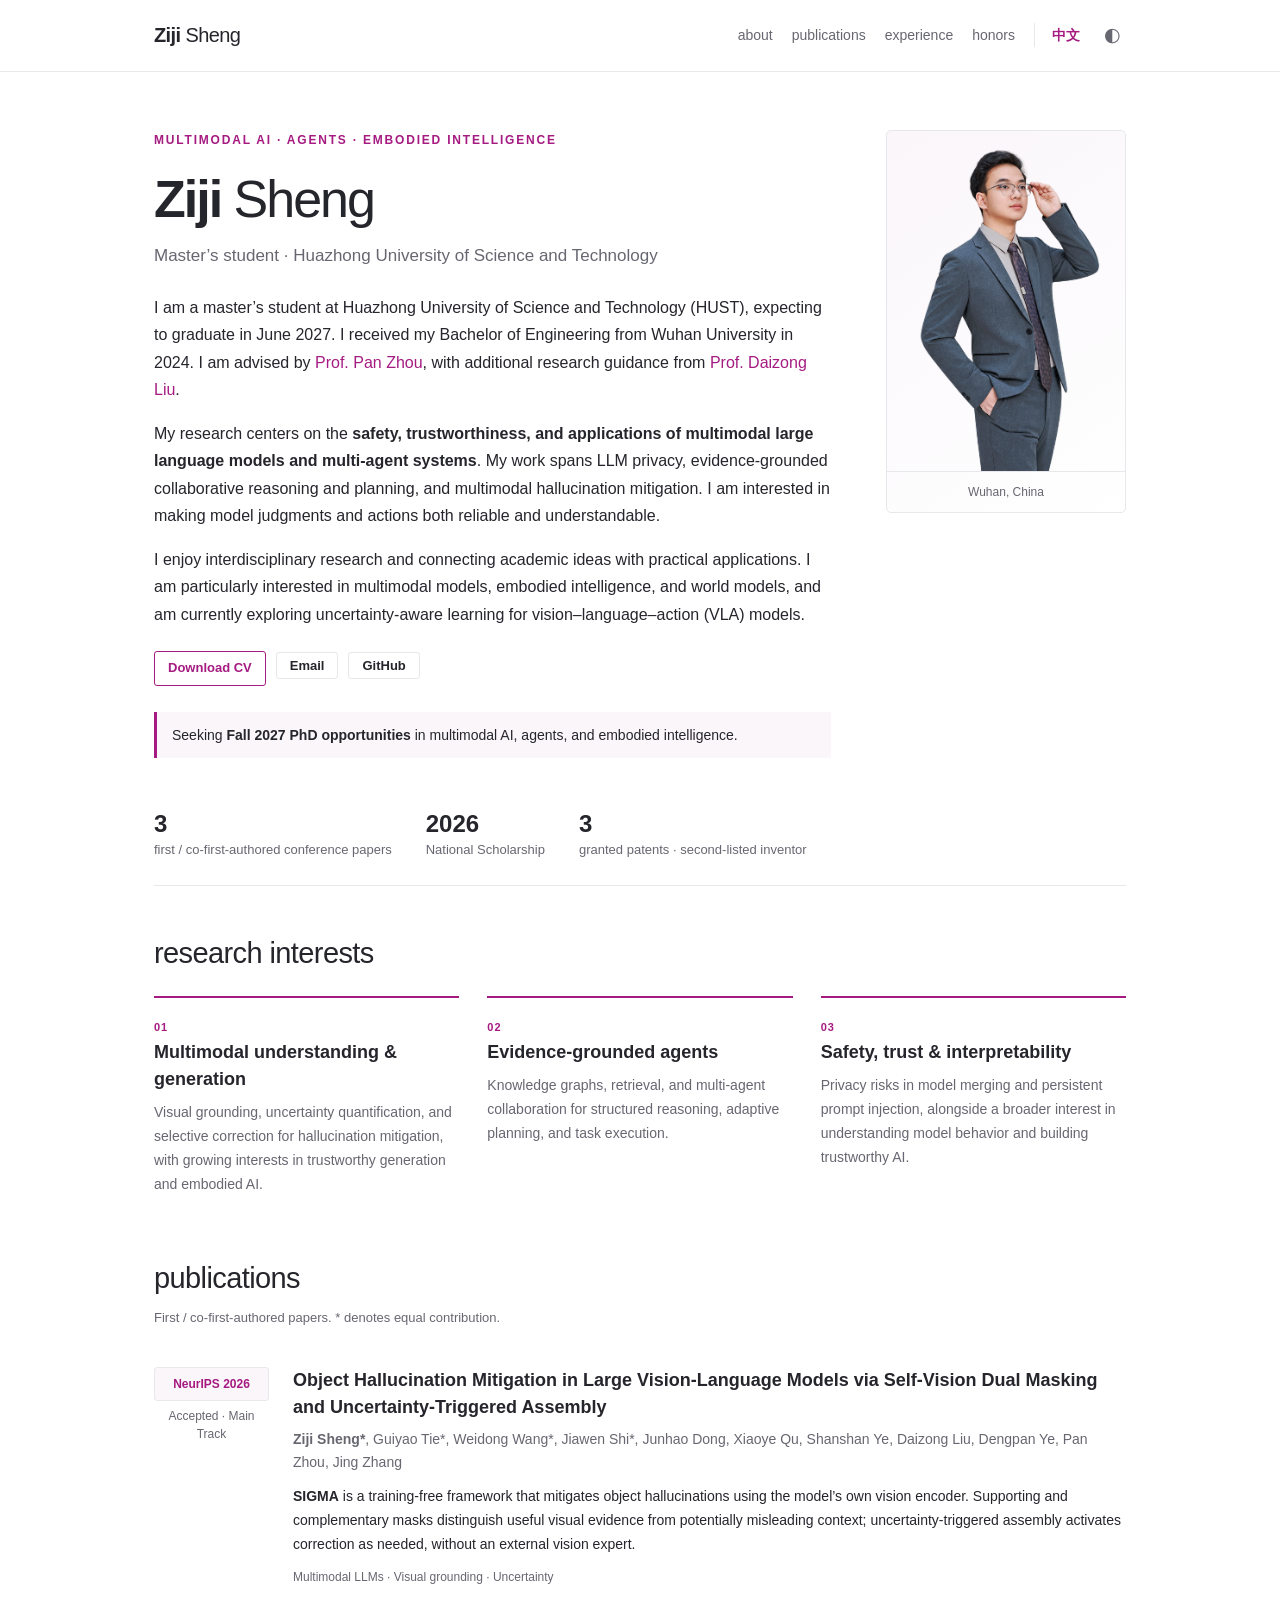
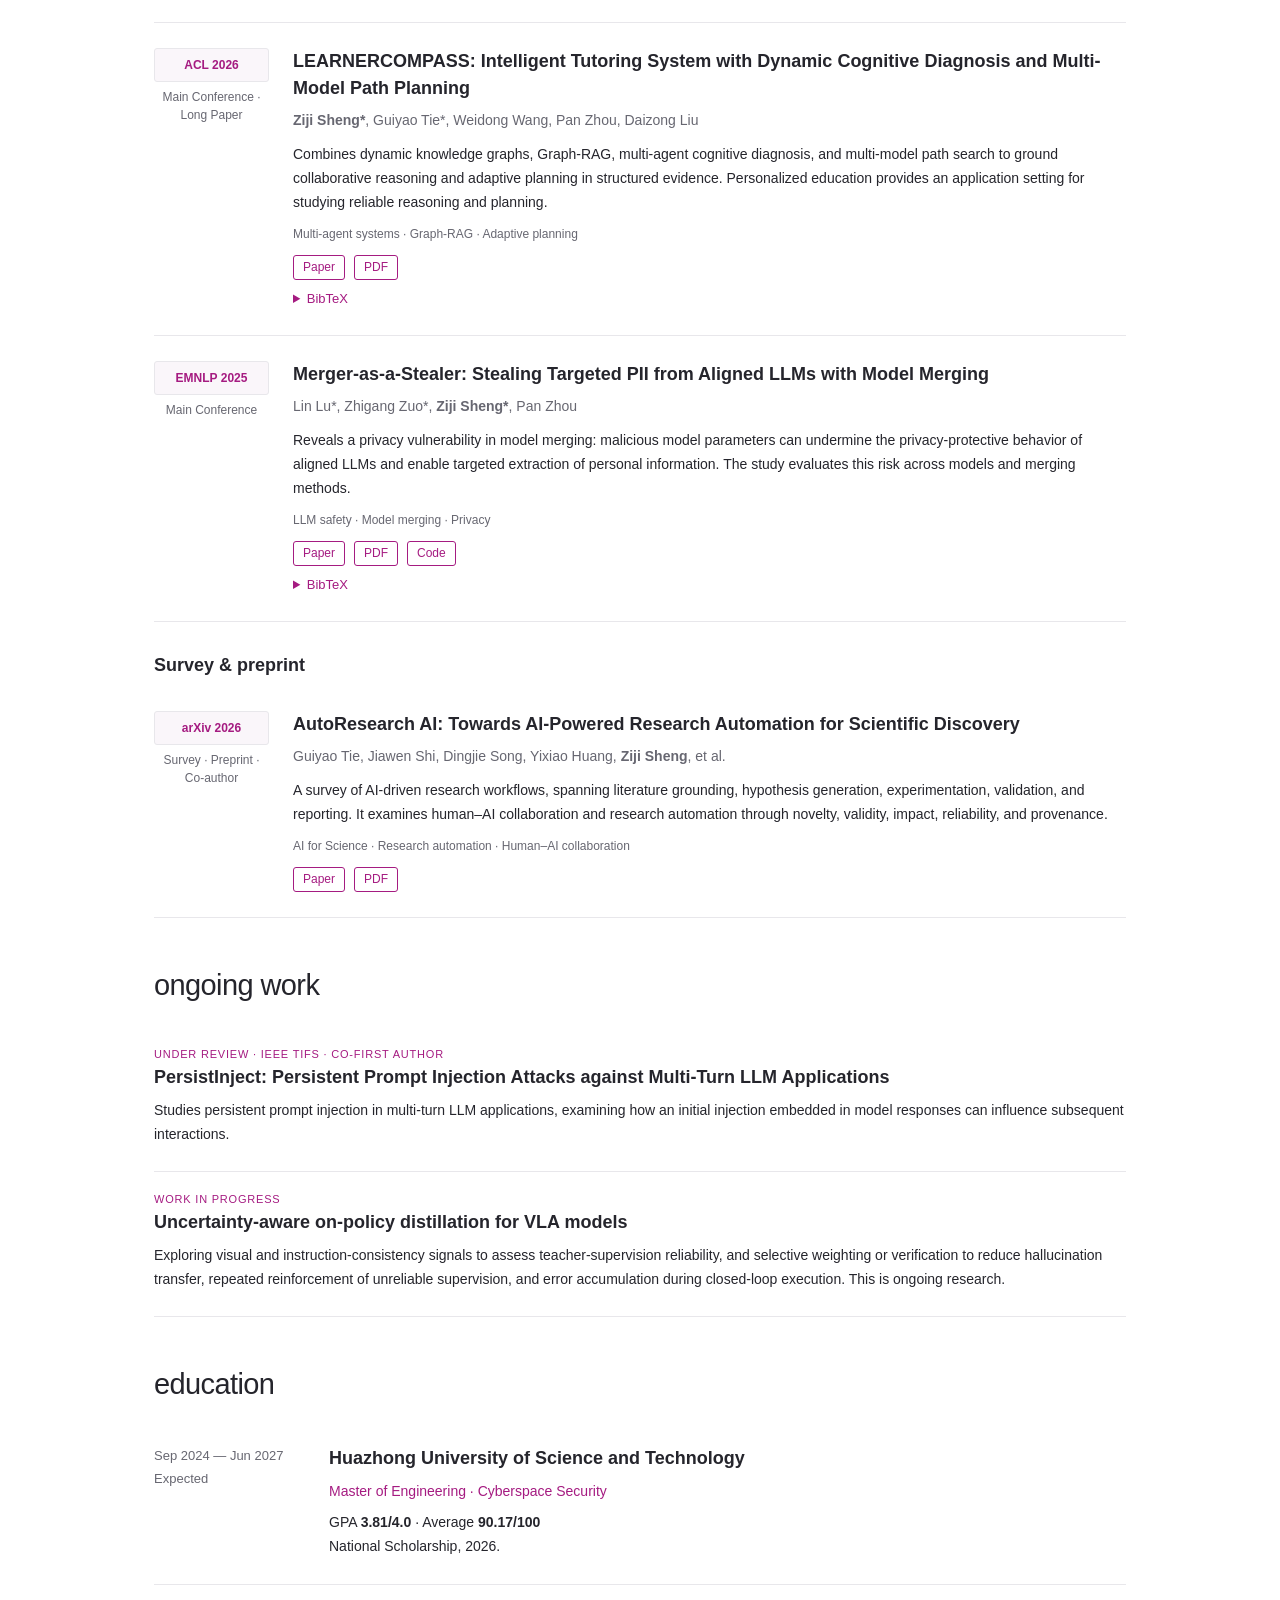
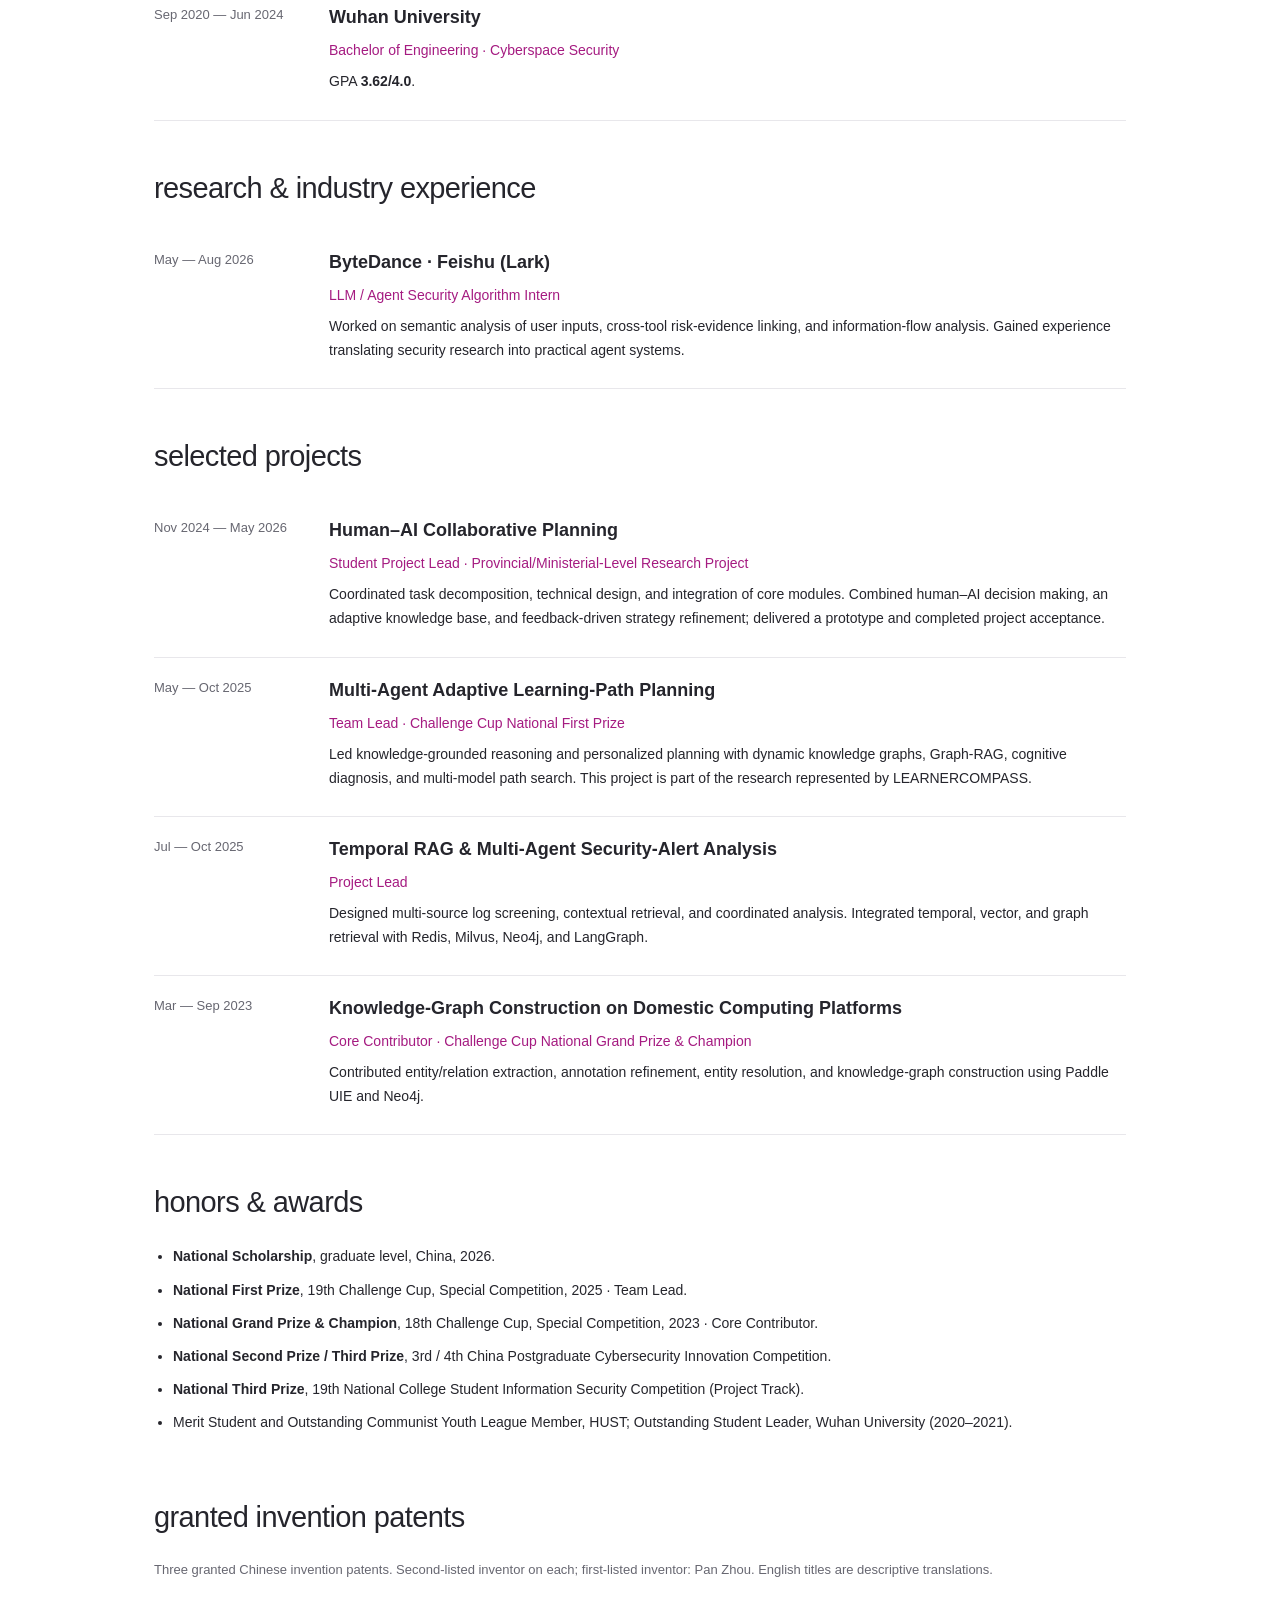
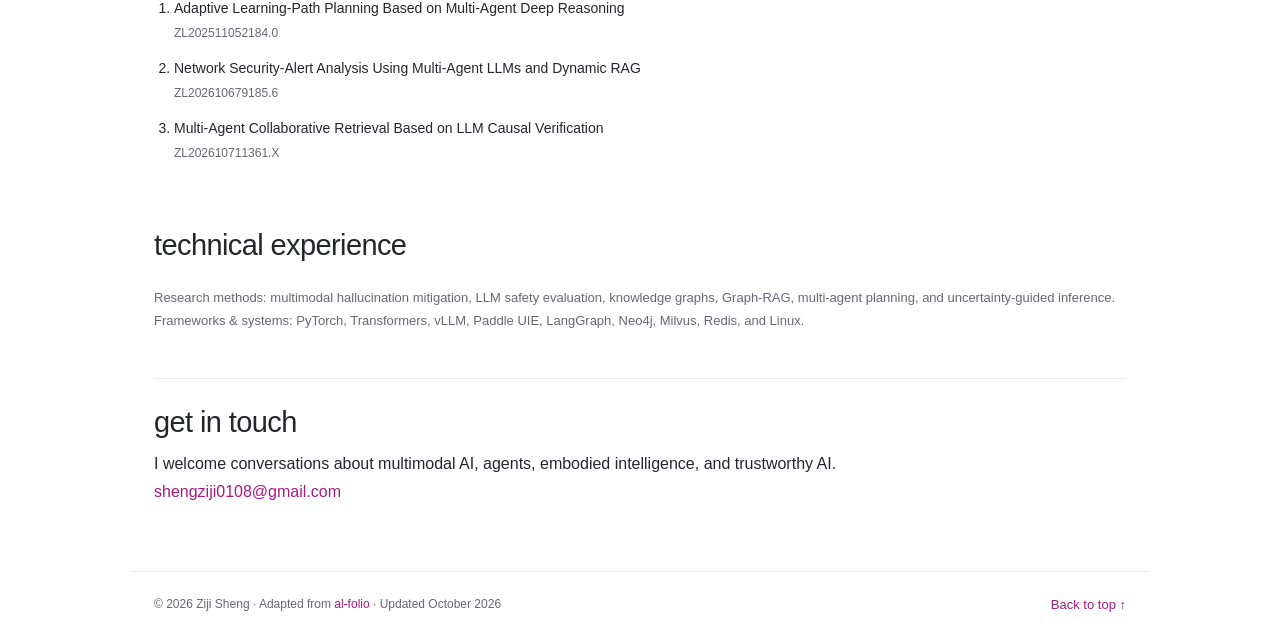
==== index.html @ ada95ae8 "Publish bilingual academic website with CVs and research portfolio" ====
<!DOCTYPE html>
<html lang="en"><head><meta charset="utf-8"><meta name="viewport" content="width=device-width,initial-scale=1"><meta name="description" content="Ziji Sheng — multimodal AI, multi-agent systems, trustworthy AI, and embodied intelligence. HUST master’s student seeking Fall 2027 PhD opportunities."><meta name="theme-color" content="#a51b81"><title>Ziji Sheng | Academic Website</title><link rel="icon" href="favicon.svg" type="image/svg+xml"><link rel="stylesheet" href="site.css"></head><body class="en"><header><nav aria-label="Main navigation"><a class="brand" href="#about"><strong>Ziji</strong> Sheng</a><div class="nav-links"><a href="#about">about</a><a href="#publications">publications</a><a href="#experience">experience</a><a href="#honors">honors</a><a class="language" href="zh.html" lang="zh">中文</a><button class="theme" type="button" aria-label="Toggle dark theme" aria-pressed="false">◐</button></div></nav></header><main><section class="hero" id="about"><div><div class="eyebrow">Multimodal AI · Agents · Embodied Intelligence</div><h1><strong>Ziji</strong> Sheng</h1><div class="subtitle">Master’s student · Huazhong University of Science and Technology</div><p>I am a master’s student at Huazhong University of Science and Technology (HUST), expecting to graduate in June 2027. I received my Bachelor of Engineering from Wuhan University in 2024. I am advised by <a href="https://scholar.google.com/citations?user=cTpFPJgAAAAJ&amp;hl=en&amp;oi=ao">Prof. Pan Zhou</a>, with additional research guidance from <a href="https://scholar.google.com/citations?user=lUw7tVIAAAAJ&amp;hl=en&amp;oi=ao">Prof. Daizong Liu</a>.</p><p>My research centers on the <strong>safety, trustworthiness, and applications of multimodal large language models and multi-agent systems</strong>. My work spans LLM privacy, evidence-grounded collaborative reasoning and planning, and multimodal hallucination mitigation. I am interested in making model judgments and actions both reliable and understandable.</p><p>I enjoy interdisciplinary research and connecting academic ideas with practical applications. I am particularly interested in multimodal models, embodied intelligence, and world models, and am currently exploring uncertainty-aware learning for vision–language–action (VLA) models.</p><div class="actions"><a class="button primary" href="Ziji_Sheng_CV_English.pdf" download>Download CV</a><a href="mailto:shengziji0108@gmail.com"><span class="button">Email</span></a><a href="https://github.com/sziji"><span class="button">GitHub</span></a></div><div class="availability">Seeking <strong>Fall 2027 PhD opportunities</strong> in multimodal AI, agents, and embodied intelligence.</div></div><figure class="portrait"><img src="portrait.png" alt="Portrait of Ziji Sheng" width="240" height="330"><figcaption>Wuhan, China</figcaption></figure></section><div class="facts"><div class="fact"><b>3</b>first / co-first-authored conference papers</div><div class="fact"><b>2026</b>National Scholarship</div><div class="fact"><b>3</b>granted patents · second-listed inventor</div></div><section class="section" id="research"><h2>research interests</h2><div class="research-grid"><article><span class="number">01</span><h3>Multimodal understanding & generation</h3><p>Visual grounding, uncertainty quantification, and selective correction for hallucination mitigation, with growing interests in trustworthy generation and embodied AI.</p></article><article><span class="number">02</span><h3>Evidence-grounded agents</h3><p>Knowledge graphs, retrieval, and multi-agent collaboration for structured reasoning, adaptive planning, and task execution.</p></article><article><span class="number">03</span><h3>Safety, trust & interpretability</h3><p>Privacy risks in model merging and persistent prompt injection, alongside a broader interest in understanding model behavior and building trustworthy AI.</p></article></div></section><section class="section" id="publications"><h2>publications</h2><p class="papers-note">First / co-first-authored papers. * denotes equal contribution.</p><article class="paper"><div class="venue"><strong>NeurIPS 2026</strong><span>Accepted · Main Track</span></div><div><h3>Object Hallucination Mitigation in Large Vision-Language Models via Self-Vision Dual Masking and Uncertainty-Triggered Assembly</h3><p class="authors"><strong>Ziji Sheng*</strong>, Guiyao Tie*, Weidong Wang*, Jiawen Shi*, Junhao Dong, Xiaoye Qu, Shanshan Ye, Daizong Liu, Dengpan Ye, Pan Zhou, Jing Zhang</p><p><strong>SIGMA</strong> is a training-free framework that mitigates object hallucinations using the model’s own vision encoder. Supporting and complementary masks distinguish useful visual evidence from potentially misleading context; uncertainty-triggered assembly activates correction as needed, without an external vision expert.</p><div class="tags">Multimodal LLMs · Visual grounding · Uncertainty</div><div class="paper-links"></div></div></article><article class="paper"><div class="venue"><strong>ACL 2026</strong><span>Main Conference · Long Paper</span></div><div><h3>LEARNERCOMPASS: Intelligent Tutoring System with Dynamic Cognitive Diagnosis and Multi-Model Path Planning</h3><p class="authors"><strong>Ziji Sheng*</strong>, Guiyao Tie*, Weidong Wang, Pan Zhou, Daizong Liu</p><p>Combines dynamic knowledge graphs, Graph-RAG, multi-agent cognitive diagnosis, and multi-model path search to ground collaborative reasoning and adaptive planning in structured evidence. Personalized education provides an application setting for studying reliable reasoning and planning.</p><div class="tags">Multi-agent systems · Graph-RAG · Adaptive planning</div><div class="paper-links"><a href="https://aclanthology.org/2026.acl-long.408/">Paper</a><a href="https://aclanthology.org/2026.acl-long.408.pdf">PDF</a></div><details><summary>BibTeX</summary><pre style="white-space:pre-wrap;overflow-wrap:anywhere">@inproceedings{sheng2026learnercompass,
  title={LEARNERCOMPASS: Intelligent Tutoring System with Dynamic Cognitive Diagnosis and Multi-Model Path Planning},
  author={Sheng, Ziji and Tie, Guiyao and Wang, Weidong and Zhou, Pan and Liu, Daizong},
  booktitle={Proceedings of the 64th Annual Meeting of the Association for Computational Linguistics (Volume 1: Long Papers)},
  pages={9016--9042},
  year={2026},
  url={https://aclanthology.org/2026.acl-long.408/}
}</pre></details></div></article><article class="paper"><div class="venue"><strong>EMNLP 2025</strong><span>Main Conference</span></div><div><h3>Merger-as-a-Stealer: Stealing Targeted PII from Aligned LLMs with Model Merging</h3><p class="authors">Lin Lu*, Zhigang Zuo*, <strong>Ziji Sheng*</strong>, Pan Zhou</p><p>Reveals a privacy vulnerability in model merging: malicious model parameters can undermine the privacy-protective behavior of aligned LLMs and enable targeted extraction of personal information. The study evaluates this risk across models and merging methods.</p><div class="tags">LLM safety · Model merging · Privacy</div><div class="paper-links"><a href="https://aclanthology.org/2025.emnlp-main.295/">Paper</a><a href="https://aclanthology.org/2025.emnlp-main.295.pdf">PDF</a><a href="https://github.com/sziji/Merger-as-a-Stealer">Code</a></div><details><summary>BibTeX</summary><pre style="white-space:pre-wrap;overflow-wrap:anywhere">@inproceedings{lu2025merger,
  title={Merger-as-a-Stealer: Stealing Targeted PII from Aligned LLMs with Model Merging},
  author={Lu, Lin and Zuo, Zhigang and Sheng, Ziji and Zhou, Pan},
  booktitle={Proceedings of the 2025 Conference on Empirical Methods in Natural Language Processing},
  pages={5806--5825},
  year={2025},
  url={https://aclanthology.org/2025.emnlp-main.295/}
}</pre></details></div></article><h3 style="margin-top:30px">Survey & preprint</h3><article class="paper"><div class="venue"><strong>arXiv 2026</strong><span>Survey · Preprint · Co-author</span></div><div><h3>AutoResearch AI: Towards AI-Powered Research Automation for Scientific Discovery</h3><p class="authors">Guiyao Tie, Jiawen Shi, Dingjie Song, Yixiao Huang, <strong>Ziji Sheng</strong>, et al.</p><p>A survey of AI-driven research workflows, spanning literature grounding, hypothesis generation, experimentation, validation, and reporting. It examines human–AI collaboration and research automation through novelty, validity, impact, reliability, and provenance.</p><div class="tags">AI for Science · Research automation · Human–AI collaboration</div><div class="paper-links"><a href="https://arxiv.org/abs/2605.23204">Paper</a><a href="https://arxiv.org/pdf/2605.23204">PDF</a></div></div></article></section><section class="section" id="ongoing"><h2>ongoing work</h2><article class="work"><div class="status">Under review · IEEE TIFS · Co-first author</div><h3>PersistInject: Persistent Prompt Injection Attacks against Multi-Turn LLM Applications</h3><p>Studies persistent prompt injection in multi-turn LLM applications, examining how an initial injection embedded in model responses can influence subsequent interactions.</p></article><article class="work"><div class="status">Work in progress</div><h3>Uncertainty-aware on-policy distillation for VLA models</h3><p>Exploring visual and instruction-consistency signals to assess teacher-supervision reliability, and selective weighting or verification to reduce hallucination transfer, repeated reinforcement of unreliable supervision, and error accumulation during closed-loop execution. This is ongoing research.</p></article></section><section class="section" id="education"><h2>education</h2><article class="row"><div class="date">Sep 2024 — Jun 2027<br>Expected</div><div><h3>Huazhong University of Science and Technology</h3><p class="role">Master of Engineering · Cyberspace Security</p><p>GPA <strong>3.81/4.0</strong> · Average <strong>90.17/100</strong><br>National Scholarship, 2026.</p></div></article><article class="row"><div class="date">Sep 2020 — Jun 2024</div><div><h3>Wuhan University</h3><p class="role">Bachelor of Engineering · Cyberspace Security</p><p>GPA <strong>3.62/4.0</strong>.</p></div></article></section><section class="section" id="experience"><h2>research & industry experience</h2><article class="row"><div class="date">May — Aug 2026</div><div><h3>ByteDance · Feishu (Lark)</h3><p class="role">LLM / Agent Security Algorithm Intern</p><p>Worked on semantic analysis of user inputs, cross-tool risk-evidence linking, and information-flow analysis. Gained experience translating security research into practical agent systems.</p></div></article></section><section class="section" id="projects"><h2>selected projects</h2><article class="row"><div class="date">Nov 2024 — May 2026</div><div><h3>Human–AI Collaborative Planning</h3><p class="role">Student Project Lead · Provincial/Ministerial-Level Research Project</p><p>Coordinated task decomposition, technical design, and integration of core modules. Combined human–AI decision making, an adaptive knowledge base, and feedback-driven strategy refinement; delivered a prototype and completed project acceptance.</p></div></article><article class="row"><div class="date">May — Oct 2025</div><div><h3>Multi-Agent Adaptive Learning-Path Planning</h3><p class="role">Team Lead · Challenge Cup National First Prize</p><p>Led knowledge-grounded reasoning and personalized planning with dynamic knowledge graphs, Graph-RAG, cognitive diagnosis, and multi-model path search. This project is part of the research represented by LEARNERCOMPASS.</p></div></article><article class="row"><div class="date">Jul — Oct 2025</div><div><h3>Temporal RAG & Multi-Agent Security-Alert Analysis</h3><p class="role">Project Lead</p><p>Designed multi-source log screening, contextual retrieval, and coordinated analysis. Integrated temporal, vector, and graph retrieval with Redis, Milvus, Neo4j, and LangGraph.</p></div></article><article class="row"><div class="date">Mar — Sep 2023</div><div><h3>Knowledge-Graph Construction on Domestic Computing Platforms</h3><p class="role">Core Contributor · Challenge Cup National Grand Prize & Champion</p><p>Contributed entity/relation extraction, annotation refinement, entity resolution, and knowledge-graph construction using Paddle UIE and Neo4j.</p></div></article></section><section class="section" id="honors"><h2>honors & awards</h2><ul class="honors"><li><strong>National Scholarship</strong>, graduate level, China, 2026.</li><li><strong>National First Prize</strong>, 19th Challenge Cup, Special Competition, 2025 · Team Lead.</li><li><strong>National Grand Prize & Champion</strong>, 18th Challenge Cup, Special Competition, 2023 · Core Contributor.</li><li><strong>National Second Prize / Third Prize</strong>, 3rd / 4th China Postgraduate Cybersecurity Innovation Competition.</li><li><strong>National Third Prize</strong>, 19th National College Student Information Security Competition (Project Track).</li><li>Merit Student and Outstanding Communist Youth League Member, HUST; Outstanding Student Leader, Wuhan University (2020–2021).</li></ul></section><section class="section" id="patents"><h2>granted invention patents</h2><p class="small">Three granted Chinese invention patents. Second-listed inventor on each; first-listed inventor: Pan Zhou. English titles are descriptive translations.</p><ol class="patents"><li>Adaptive Learning-Path Planning Based on Multi-Agent Deep Reasoning<br><code>ZL202511052184.0</code></li><li>Network Security-Alert Analysis Using Multi-Agent LLMs and Dynamic RAG<br><code>ZL202610679185.6</code></li><li>Multi-Agent Collaborative Retrieval Based on LLM Causal Verification<br><code>ZL202610711361.X</code></li></ol></section><section class="section" id="skills"><h2>technical experience</h2><p class="small">Research methods: multimodal hallucination mitigation, LLM safety evaluation, knowledge graphs, Graph-RAG, multi-agent planning, and uncertainty-guided inference.<br>Frameworks & systems: PyTorch, Transformers, vLLM, Paddle UIE, LangGraph, Neo4j, Milvus, Redis, and Linux.</p></section><section class="contact-box" id="contact"><h2>get in touch</h2><p>I welcome conversations about multimodal AI, agents, embodied intelligence, and trustworthy AI.<br><a href="mailto:shengziji0108@gmail.com">shengziji0108@gmail.com</a></p></section></main><footer><span>© 2026 Ziji Sheng · Adapted from <a href="https://github.com/alshedivat/al-folio">al-folio</a> · Updated October 2026</span><a class="backtop" href="#about">Back to top ↑</a></footer><script src="site.js"></script></body></html>
---- site.css ----
:root{--bg:#fff;--ink:#25252c;--muted:#676771;--line:#e8e7eb;--accent:#a51b81;--soft:#faf6fa;--max:1020px;color-scheme:light}*{box-sizing:border-box}html{scroll-behavior:smooth;scroll-padding-top:92px}body{margin:0;background:var(--bg);color:var(--ink);font:16px/1.72 -apple-system,BlinkMacSystemFont,"Segoe UI","Noto Sans",Arial,"PingFang SC","Microsoft YaHei",sans-serif}a{color:var(--accent);text-decoration:none}a:hover{text-decoration:underline}a:focus-visible,button:focus-visible,summary:focus-visible{outline:3px solid var(--accent);outline-offset:5px}header{position:sticky;top:0;z-index:10;background:var(--bg);border-bottom:1px solid var(--line)}nav{max-width:var(--max);margin:auto;display:flex;align-items:center;justify-content:space-between;gap:22px;padding:17px 24px}.brand{font-size:20px;color:var(--ink);letter-spacing:-.6px}.brand strong{font-weight:750}.nav-links{display:flex;align-items:center;gap:19px;font-size:14px}.nav-links a{color:var(--muted)}.nav-links .language{color:var(--accent);font-weight:650;border-left:1px solid var(--line);padding-left:17px}button{border:0;background:none;color:var(--muted);font:inherit;cursor:pointer;padding:2px 5px}.theme{font-size:19px}main{max-width:var(--max);margin:auto;padding:58px 24px 50px}h1,h2,h3,p{margin-top:0}h1{font-size:52px;line-height:1.12;font-weight:350;letter-spacing:-2px;margin-bottom:12px}h1 strong{font-weight:750}h2{font-size:29px;line-height:1.25;letter-spacing:-.6px;font-weight:500;margin-bottom:24px}h3{font-size:18px;line-height:1.5;font-weight:650;margin-bottom:7px}.hero{display:grid;grid-template-columns:minmax(0,1fr) 240px;gap:55px;align-items:start}.eyebrow{font-size:12px;letter-spacing:1.8px;text-transform:uppercase;color:var(--accent);font-weight:700;margin-bottom:20px}.subtitle{font-size:17px;color:var(--muted);margin-bottom:24px}.hero p{margin-bottom:16px}.portrait{margin:0;text-align:center;background:linear-gradient(145deg,var(--soft),var(--bg));border:1px solid var(--line);border-radius:5px;padding:10px 0 0;overflow:hidden}.portrait img{display:block;width:100%;height:330px;object-fit:contain;object-position:center bottom}.portrait figcaption{font-size:12px;color:var(--muted);padding:10px 12px;border-top:1px solid var(--line)}.actions{display:flex;gap:10px;flex-wrap:wrap;margin:23px 0}.button{border:1px solid var(--line);padding:5px 13px;border-radius:3px;font-size:13px;font-weight:600;color:var(--ink)}.button.primary{color:var(--accent);border-color:var(--accent)}.availability{border-left:3px solid var(--accent);background:var(--soft);padding:11px 15px;font-size:14px;margin:26px 0 0}.facts{display:flex;gap:34px;padding:24px 0;border-bottom:1px solid var(--line);margin:26px 0 0}.fact{font-size:13px;color:var(--muted)}.fact b{display:block;color:var(--ink);font-size:24px;font-weight:600;line-height:1.3}.section{padding-top:49px}.research-grid{display:grid;grid-template-columns:repeat(3,1fr);gap:28px}.research-grid article{border-top:2px solid var(--accent);padding-top:14px}.research-grid p{font-size:14px;color:var(--muted)}.number{font-size:11px;font-weight:700;color:var(--accent);letter-spacing:1px}.papers-note{font-size:13px;color:var(--muted);margin-top:-13px}.paper{display:grid;grid-template-columns:115px minmax(0,1fr);gap:24px;padding:25px 0;border-bottom:1px solid var(--line)}.venue{font-size:12px;line-height:1.5}.venue strong{display:block;background:var(--soft);color:var(--accent);border:1px solid var(--line);border-radius:3px;padding:7px 8px;text-align:center;margin-bottom:6px}.venue span{display:block;color:var(--muted);text-align:center}.authors{font-size:13px;color:var(--muted);line-height:1.65;margin-bottom:8px}.paper p{font-size:14px;margin-bottom:10px}.paper h3{font-size:18px}.paper-links{display:flex;gap:9px;flex-wrap:wrap}.paper-links a{font-size:12px;padding:1px 9px;border:1px solid var(--accent);border-radius:3px}.tags{color:var(--muted);font-size:12px;margin-bottom:10px}details{margin-top:8px;font-size:13px;color:var(--muted)}summary{cursor:pointer;color:var(--accent)}.work{padding:18px 0;border-bottom:1px solid var(--line)}.work p{font-size:14px;margin-bottom:7px}.status{font-size:11px;text-transform:uppercase;letter-spacing:.8px;color:var(--accent)}.row{display:grid;grid-template-columns:150px minmax(0,1fr);gap:25px;padding:19px 0;border-bottom:1px solid var(--line)}.date{font-size:13px;color:var(--muted)}.row p{font-size:14px;margin-bottom:7px}.role{color:var(--accent);font-size:13px}.honors{padding-left:19px}.honors li{margin:9px 0;font-size:14px}.patents{font-size:14px;padding-left:20px}.patents li{margin:12px 0}.patents code{font-family:inherit;color:var(--muted);font-size:12px}.small{color:var(--muted);font-size:13px}.contact-box{border-top:1px solid var(--line);padding-top:25px;margin-top:46px}.contact-box h2{margin-bottom:10px}footer{max-width:var(--max);margin:auto;padding:22px 24px;border-top:1px solid var(--line);color:var(--muted);font-size:12px;display:flex;justify-content:space-between;gap:20px}.dark{--bg:#1a1b20;--ink:#e9e9ee;--muted:#b0afb9;--line:#36343e;--accent:#e486d0;--soft:#27212b;color-scheme:dark}.backtop{font-size:13px}.zh h1{letter-spacing:0}.zh{line-height:1.9}@media(max-width:760px){nav{padding:13px 18px;flex-wrap:wrap;gap:8px}.nav-links{gap:14px;flex-wrap:wrap;font-size:12px}.brand{font-size:18px}main{padding:36px 20px}.hero{grid-template-columns:1fr;gap:20px}.portrait{width:190px;grid-row:2;margin:auto}.portrait img{height:260px}h1{font-size:42px}.facts{gap:20px;flex-wrap:wrap}.research-grid{grid-template-columns:1fr;gap:12px}.research-grid article{padding-top:10px}.paper{grid-template-columns:80px 1fr;gap:15px}.paper h3{font-size:16px}.row{grid-template-columns:1fr;gap:4px}h2{font-size:26px}.section{padding-top:38px}footer{flex-direction:column;gap:5px}}@media(prefers-reduced-motion:reduce){html{scroll-behavior:auto}}@media print{header,.actions,.theme,.backtop{display:none}main{padding:0}.section{break-inside:avoid}.portrait img{height:220px}body{font-size:11px}a{color:inherit}.facts{margin-top:12px}}
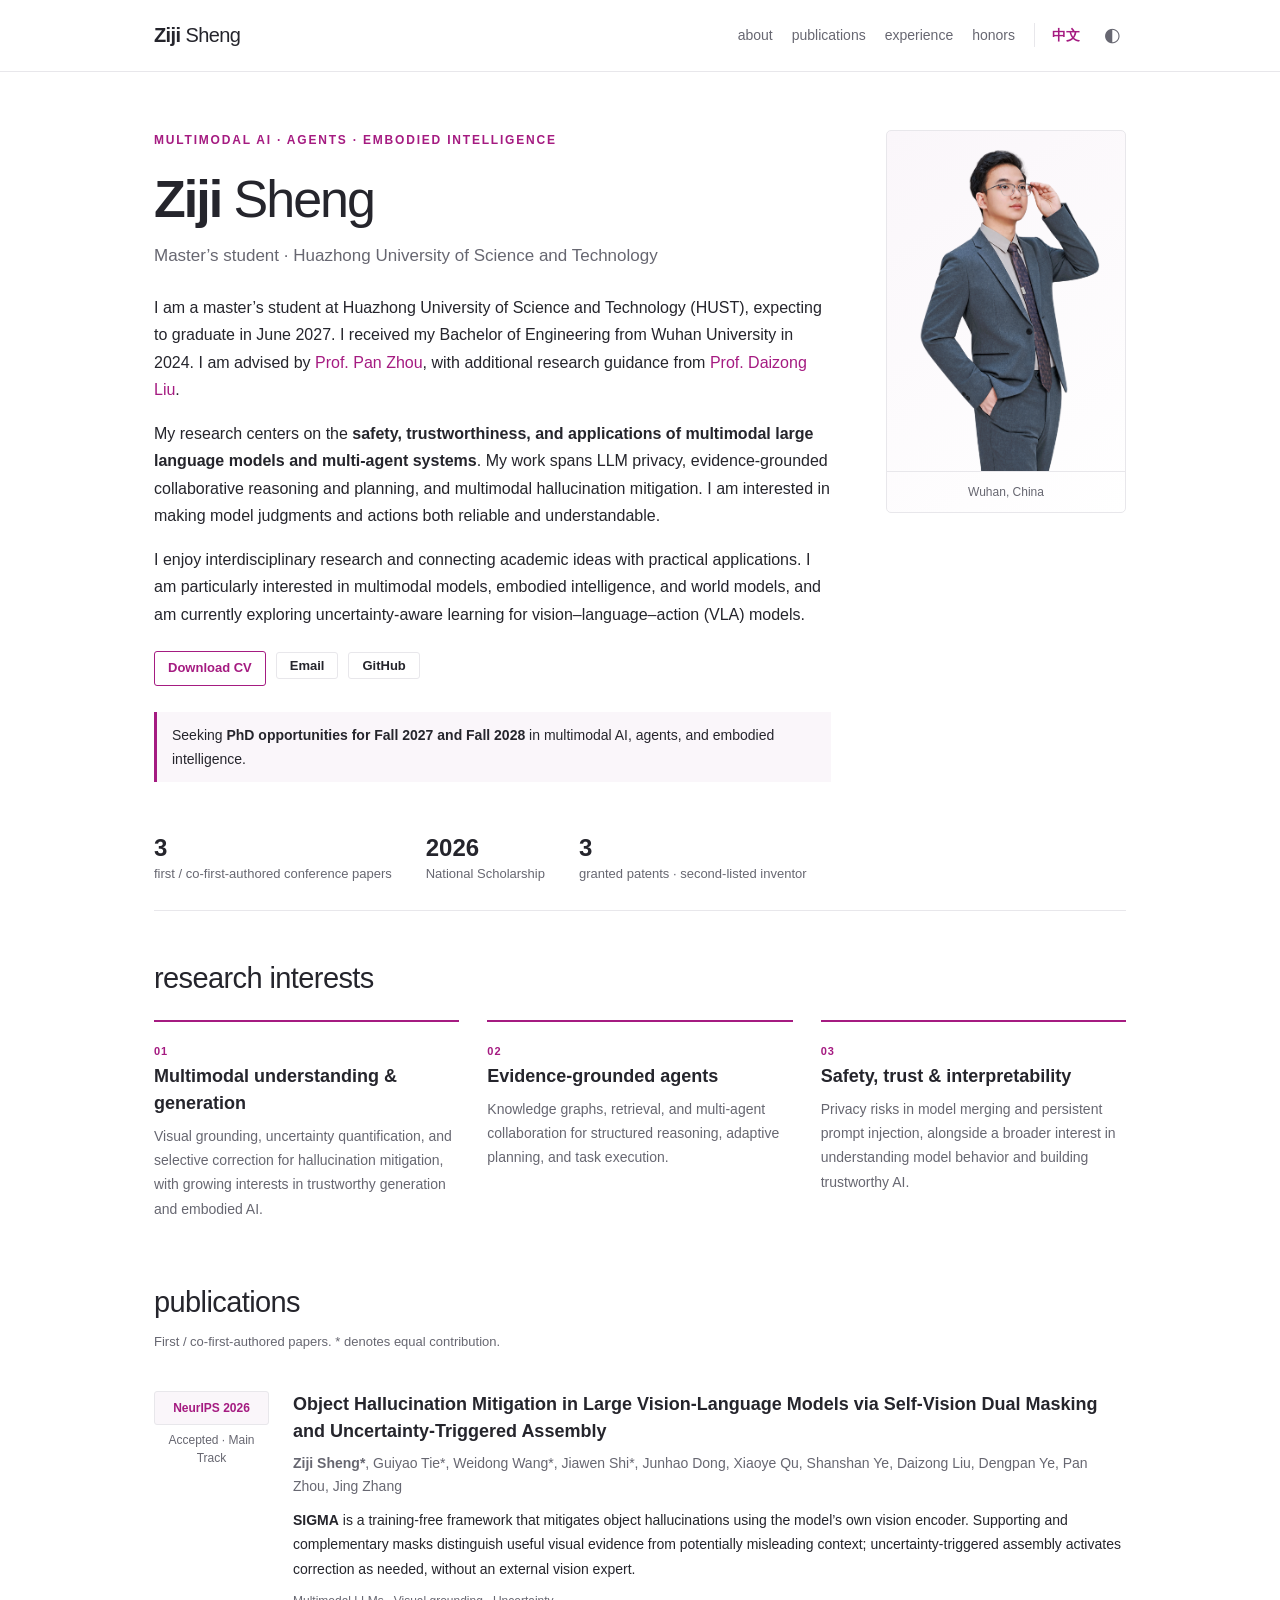
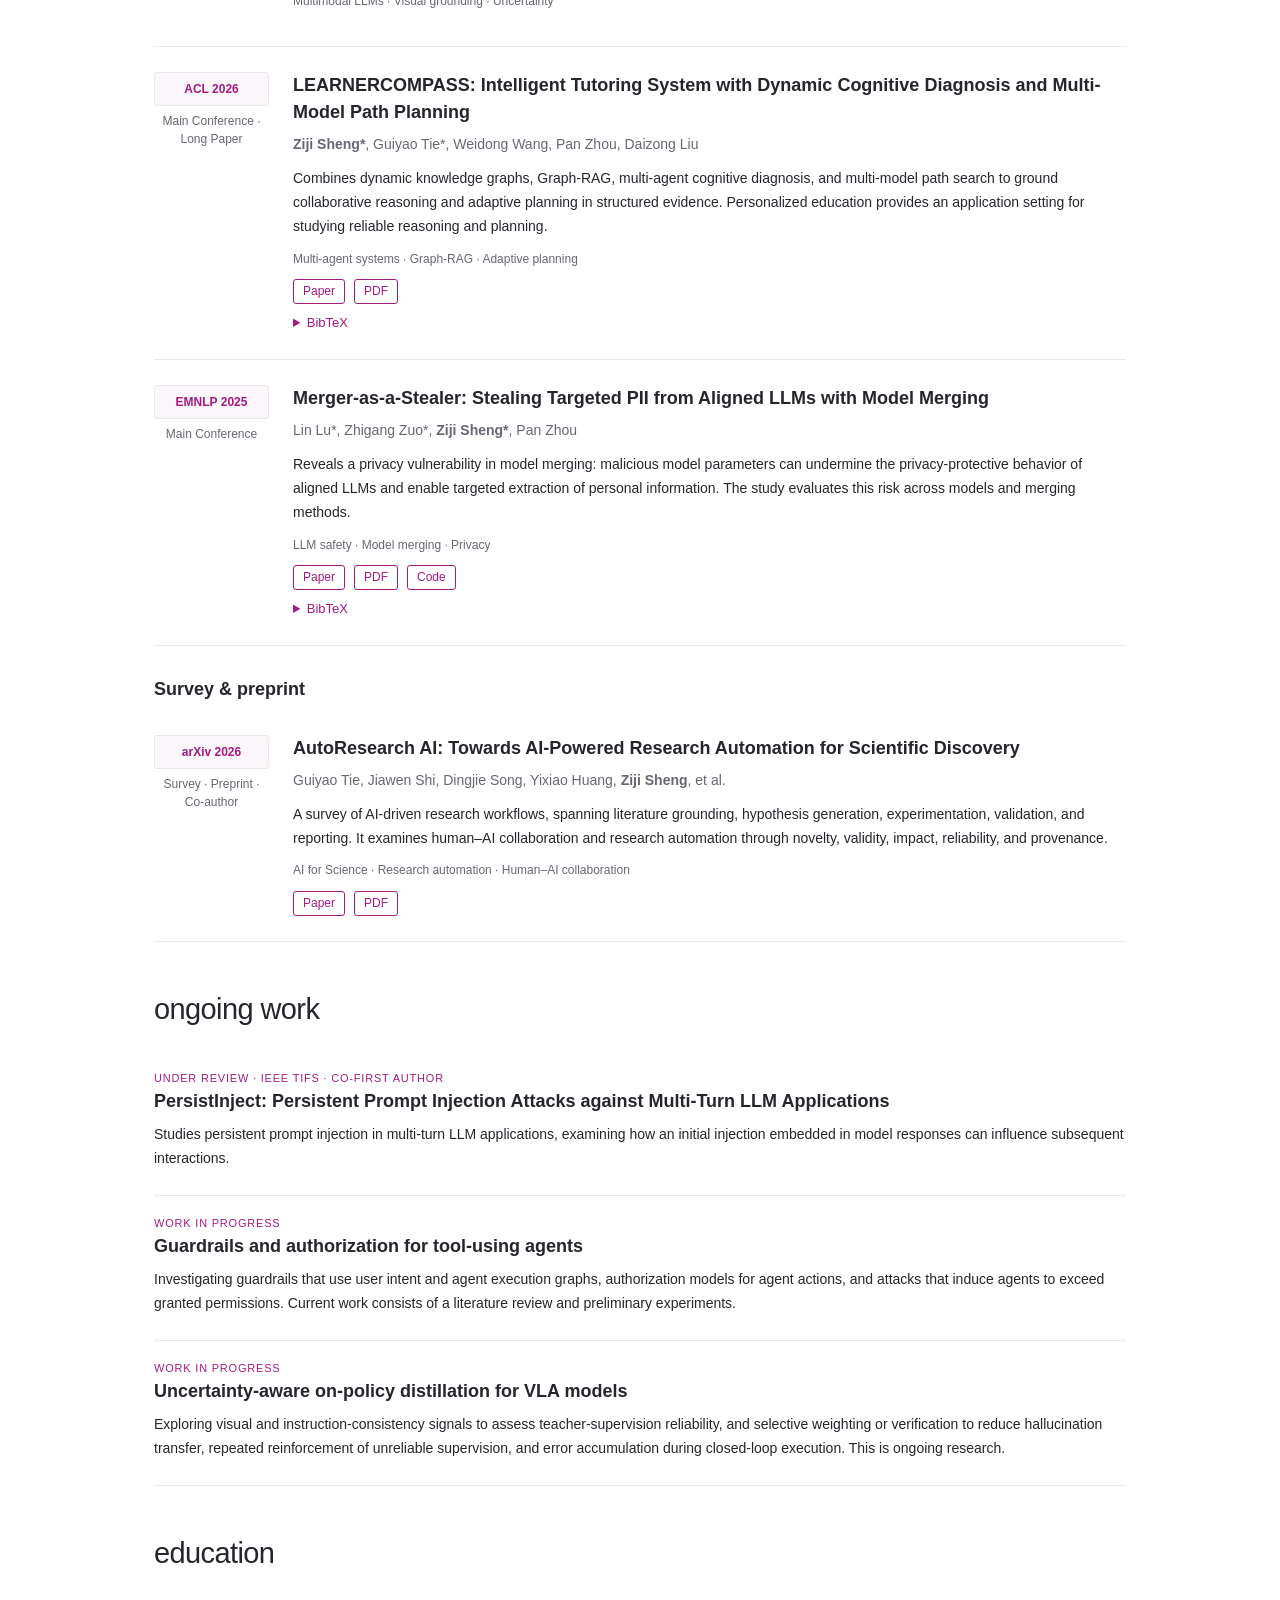
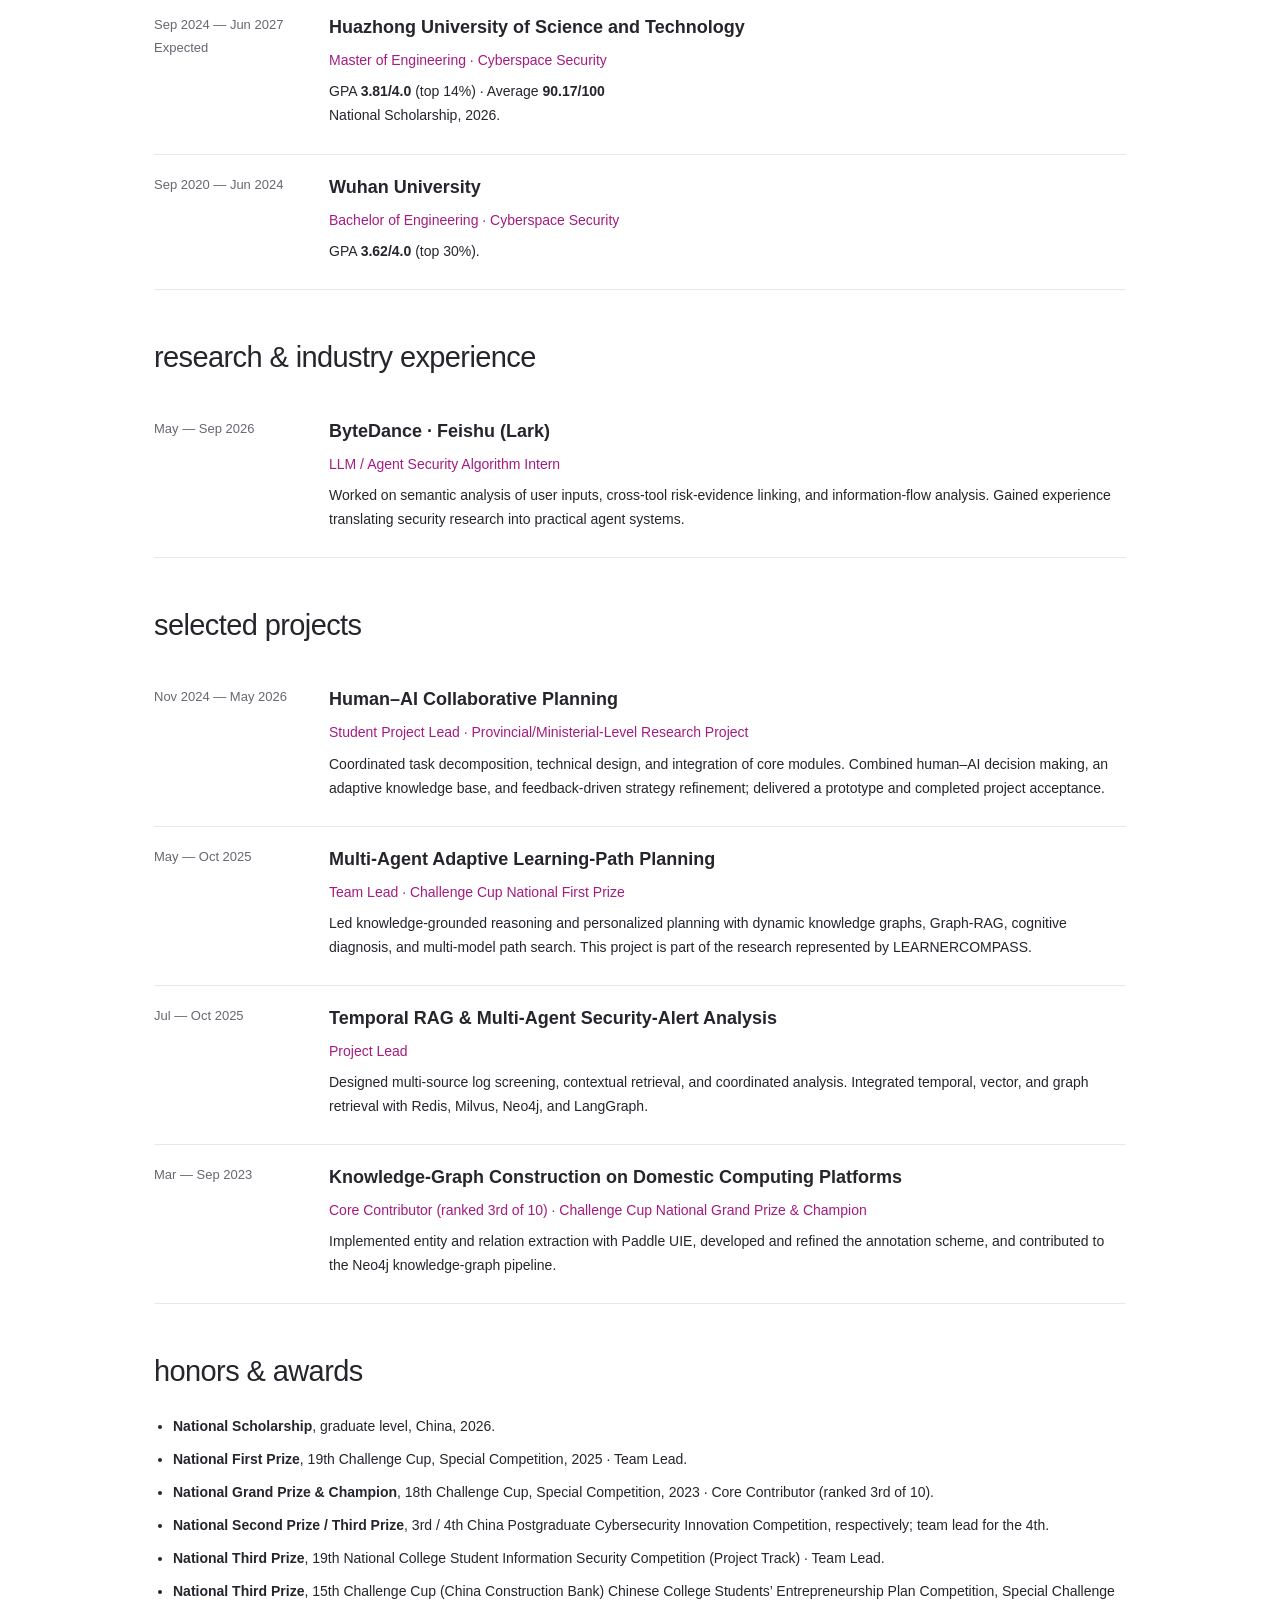
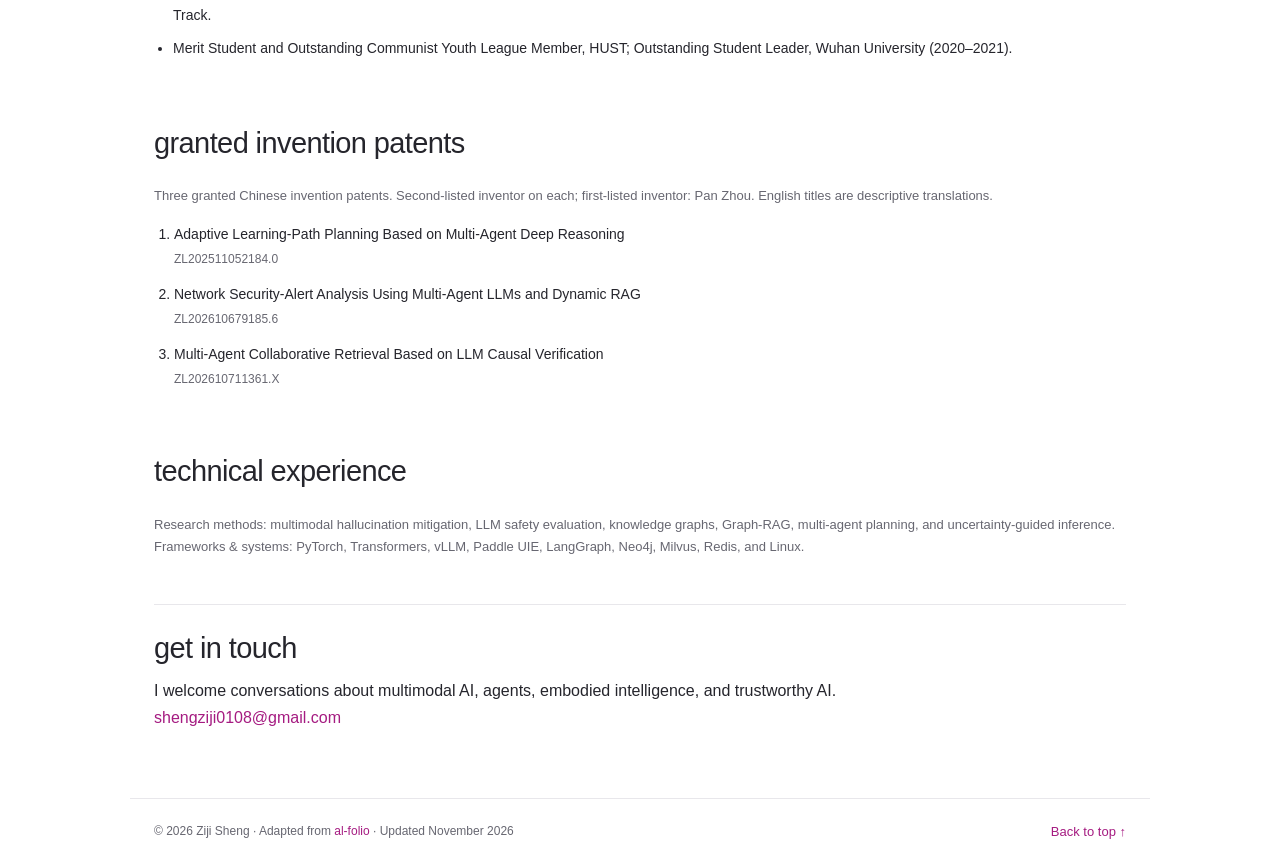
==== commit f48b1540: "Update academic homepage and bilingual CVs" ====
--- a/index.html
+++ b/index.html
@@ -1,5 +1,5 @@
 <!DOCTYPE html>
-<html lang="en"><head><meta charset="utf-8"><meta name="viewport" content="width=device-width,initial-scale=1"><meta name="description" content="Ziji Sheng — multimodal AI, multi-agent systems, trustworthy AI, and embodied intelligence. HUST master’s student seeking Fall 2027 PhD opportunities."><meta name="theme-color" content="#a51b81"><title>Ziji Sheng | Academic Website</title><link rel="icon" href="favicon.svg" type="image/svg+xml"><link rel="stylesheet" href="site.css"></head><body class="en"><header><nav aria-label="Main navigation"><a class="brand" href="#about"><strong>Ziji</strong> Sheng</a><div class="nav-links"><a href="#about">about</a><a href="#publications">publications</a><a href="#experience">experience</a><a href="#honors">honors</a><a class="language" href="zh.html" lang="zh">中文</a><button class="theme" type="button" aria-label="Toggle dark theme" aria-pressed="false">◐</button></div></nav></header><main><section class="hero" id="about"><div><div class="eyebrow">Multimodal AI · Agents · Embodied Intelligence</div><h1><strong>Ziji</strong> Sheng</h1><div class="subtitle">Master’s student · Huazhong University of Science and Technology</div><p>I am a master’s student at Huazhong University of Science and Technology (HUST), expecting to graduate in June 2027. I received my Bachelor of Engineering from Wuhan University in 2024. I am advised by <a href="https://scholar.google.com/citations?user=cTpFPJgAAAAJ&amp;hl=en&amp;oi=ao">Prof. Pan Zhou</a>, with additional research guidance from <a href="https://scholar.google.com/citations?user=lUw7tVIAAAAJ&amp;hl=en&amp;oi=ao">Prof. Daizong Liu</a>.</p><p>My research centers on the <strong>safety, trustworthiness, and applications of multimodal large language models and multi-agent systems</strong>. My work spans LLM privacy, evidence-grounded collaborative reasoning and planning, and multimodal hallucination mitigation. I am interested in making model judgments and actions both reliable and understandable.</p><p>I enjoy interdisciplinary research and connecting academic ideas with practical applications. I am particularly interested in multimodal models, embodied intelligence, and world models, and am currently exploring uncertainty-aware learning for vision–language–action (VLA) models.</p><div class="actions"><a class="button primary" href="Ziji_Sheng_CV_English.pdf" download>Download CV</a><a href="mailto:shengziji0108@gmail.com"><span class="button">Email</span></a><a href="https://github.com/sziji"><span class="button">GitHub</span></a></div><div class="availability">Seeking <strong>Fall 2027 PhD opportunities</strong> in multimodal AI, agents, and embodied intelligence.</div></div><figure class="portrait"><img src="portrait.png" alt="Portrait of Ziji Sheng" width="240" height="330"><figcaption>Wuhan, China</figcaption></figure></section><div class="facts"><div class="fact"><b>3</b>first / co-first-authored conference papers</div><div class="fact"><b>2026</b>National Scholarship</div><div class="fact"><b>3</b>granted patents · second-listed inventor</div></div><section class="section" id="research"><h2>research interests</h2><div class="research-grid"><article><span class="number">01</span><h3>Multimodal understanding & generation</h3><p>Visual grounding, uncertainty quantification, and selective correction for hallucination mitigation, with growing interests in trustworthy generation and embodied AI.</p></article><article><span class="number">02</span><h3>Evidence-grounded agents</h3><p>Knowledge graphs, retrieval, and multi-agent collaboration for structured reasoning, adaptive planning, and task execution.</p></article><article><span class="number">03</span><h3>Safety, trust & interpretability</h3><p>Privacy risks in model merging and persistent prompt injection, alongside a broader interest in understanding model behavior and building trustworthy AI.</p></article></div></section><section class="section" id="publications"><h2>publications</h2><p class="papers-note">First / co-first-authored papers. * denotes equal contribution.</p><article class="paper"><div class="venue"><strong>NeurIPS 2026</strong><span>Accepted · Main Track</span></div><div><h3>Object Hallucination Mitigation in Large Vision-Language Models via Self-Vision Dual Masking and Uncertainty-Triggered Assembly</h3><p class="authors"><strong>Ziji Sheng*</strong>, Guiyao Tie*, Weidong Wang*, Jiawen Shi*, Junhao Dong, Xiaoye Qu, Shanshan Ye, Daizong Liu, Dengpan Ye, Pan Zhou, Jing Zhang</p><p><strong>SIGMA</strong> is a training-free framework that mitigates object hallucinations using the model’s own vision encoder. Supporting and complementary masks distinguish useful visual evidence from potentially misleading context; uncertainty-triggered assembly activates correction as needed, without an external vision expert.</p><div class="tags">Multimodal LLMs · Visual grounding · Uncertainty</div><div class="paper-links"></div></div></article><article class="paper"><div class="venue"><strong>ACL 2026</strong><span>Main Conference · Long Paper</span></div><div><h3>LEARNERCOMPASS: Intelligent Tutoring System with Dynamic Cognitive Diagnosis and Multi-Model Path Planning</h3><p class="authors"><strong>Ziji Sheng*</strong>, Guiyao Tie*, Weidong Wang, Pan Zhou, Daizong Liu</p><p>Combines dynamic knowledge graphs, Graph-RAG, multi-agent cognitive diagnosis, and multi-model path search to ground collaborative reasoning and adaptive planning in structured evidence. Personalized education provides an application setting for studying reliable reasoning and planning.</p><div class="tags">Multi-agent systems · Graph-RAG · Adaptive planning</div><div class="paper-links"><a href="https://aclanthology.org/2026.acl-long.408/">Paper</a><a href="https://aclanthology.org/2026.acl-long.408.pdf">PDF</a></div><details><summary>BibTeX</summary><pre style="white-space:pre-wrap;overflow-wrap:anywhere">@inproceedings{sheng2026learnercompass,
+<html lang="en"><head><meta charset="utf-8"><meta name="viewport" content="width=device-width,initial-scale=1"><meta name="description" content="Ziji Sheng — multimodal AI, multi-agent systems, trustworthy AI, and embodied intelligence. HUST master’s student seeking PhD opportunities for Fall 2027 and Fall 2028."><meta name="theme-color" content="#a51b81"><title>Ziji Sheng | Academic Website</title><link rel="icon" href="favicon.svg" type="image/svg+xml"><link rel="stylesheet" href="site.css"></head><body class="en"><header><nav aria-label="Main navigation"><a class="brand" href="#about"><strong>Ziji</strong> Sheng</a><div class="nav-links"><a href="#about">about</a><a href="#publications">publications</a><a href="#experience">experience</a><a href="#honors">honors</a><a class="language" href="zh.html" lang="zh">中文</a><button class="theme" type="button" aria-label="Toggle dark theme" aria-pressed="false">◐</button></div></nav></header><main><section class="hero" id="about"><div><div class="eyebrow">Multimodal AI · Agents · Embodied Intelligence</div><h1><strong>Ziji</strong> Sheng</h1><div class="subtitle">Master’s student · Huazhong University of Science and Technology</div><p>I am a master’s student at Huazhong University of Science and Technology (HUST), expecting to graduate in June 2027. I received my Bachelor of Engineering from Wuhan University in 2024. I am advised by <a href="https://scholar.google.com/citations?user=cTpFPJgAAAAJ&amp;hl=en&amp;oi=ao">Prof. Pan Zhou</a>, with additional research guidance from <a href="https://scholar.google.com/citations?user=lUw7tVIAAAAJ&amp;hl=en&amp;oi=ao">Prof. Daizong Liu</a>.</p><p>My research centers on the <strong>safety, trustworthiness, and applications of multimodal large language models and multi-agent systems</strong>. My work spans LLM privacy, evidence-grounded collaborative reasoning and planning, and multimodal hallucination mitigation. I am interested in making model judgments and actions both reliable and understandable.</p><p>I enjoy interdisciplinary research and connecting academic ideas with practical applications. I am particularly interested in multimodal models, embodied intelligence, and world models, and am currently exploring uncertainty-aware learning for vision–language–action (VLA) models.</p><div class="actions"><a class="button primary" href="Ziji_Sheng_CV_English.pdf?v=20261109" download="Ziji_Sheng_CV_English.pdf">Download CV</a><a href="mailto:shengziji0108@gmail.com"><span class="button">Email</span></a><a href="https://github.com/sziji"><span class="button">GitHub</span></a></div><div class="availability">Seeking <strong>PhD opportunities for Fall 2027 and Fall 2028</strong> in multimodal AI, agents, and embodied intelligence.</div></div><figure class="portrait"><img src="portrait.png" alt="Portrait of Ziji Sheng" width="240" height="330"><figcaption>Wuhan, China</figcaption></figure></section><div class="facts"><div class="fact"><b>3</b>first / co-first-authored conference papers</div><div class="fact"><b>2026</b>National Scholarship</div><div class="fact"><b>3</b>granted patents · second-listed inventor</div></div><section class="section" id="research"><h2>research interests</h2><div class="research-grid"><article><span class="number">01</span><h3>Multimodal understanding & generation</h3><p>Visual grounding, uncertainty quantification, and selective correction for hallucination mitigation, with growing interests in trustworthy generation and embodied AI.</p></article><article><span class="number">02</span><h3>Evidence-grounded agents</h3><p>Knowledge graphs, retrieval, and multi-agent collaboration for structured reasoning, adaptive planning, and task execution.</p></article><article><span class="number">03</span><h3>Safety, trust & interpretability</h3><p>Privacy risks in model merging and persistent prompt injection, alongside a broader interest in understanding model behavior and building trustworthy AI.</p></article></div></section><section class="section" id="publications"><h2>publications</h2><p class="papers-note">First / co-first-authored papers. * denotes equal contribution.</p><article class="paper"><div class="venue"><strong>NeurIPS 2026</strong><span>Accepted · Main Track</span></div><div><h3>Object Hallucination Mitigation in Large Vision-Language Models via Self-Vision Dual Masking and Uncertainty-Triggered Assembly</h3><p class="authors"><strong>Ziji Sheng*</strong>, Guiyao Tie*, Weidong Wang*, Jiawen Shi*, Junhao Dong, Xiaoye Qu, Shanshan Ye, Daizong Liu, Dengpan Ye, Pan Zhou, Jing Zhang</p><p><strong>SIGMA</strong> is a training-free framework that mitigates object hallucinations using the model’s own vision encoder. Supporting and complementary masks distinguish useful visual evidence from potentially misleading context; uncertainty-triggered assembly activates correction as needed, without an external vision expert.</p><div class="tags">Multimodal LLMs · Visual grounding · Uncertainty</div><div class="paper-links"></div></div></article><article class="paper"><div class="venue"><strong>ACL 2026</strong><span>Main Conference · Long Paper</span></div><div><h3>LEARNERCOMPASS: Intelligent Tutoring System with Dynamic Cognitive Diagnosis and Multi-Model Path Planning</h3><p class="authors"><strong>Ziji Sheng*</strong>, Guiyao Tie*, Weidong Wang, Pan Zhou, Daizong Liu</p><p>Combines dynamic knowledge graphs, Graph-RAG, multi-agent cognitive diagnosis, and multi-model path search to ground collaborative reasoning and adaptive planning in structured evidence. Personalized education provides an application setting for studying reliable reasoning and planning.</p><div class="tags">Multi-agent systems · Graph-RAG · Adaptive planning</div><div class="paper-links"><a href="https://aclanthology.org/2026.acl-long.408/">Paper</a><a href="https://aclanthology.org/2026.acl-long.408.pdf">PDF</a></div><details><summary>BibTeX</summary><pre style="white-space:pre-wrap;overflow-wrap:anywhere">@inproceedings{sheng2026learnercompass,
   title={LEARNERCOMPASS: Intelligent Tutoring System with Dynamic Cognitive Diagnosis and Multi-Model Path Planning},
   author={Sheng, Ziji and Tie, Guiyao and Wang, Weidong and Zhou, Pan and Liu, Daizong},
   booktitle={Proceedings of the 64th Annual Meeting of the Association for Computational Linguistics (Volume 1: Long Papers)},
@@ -13,4 +13,4 @@
   pages={5806--5825},
   year={2025},
   url={https://aclanthology.org/2025.emnlp-main.295/}
-}</pre></details></div></article><h3 style="margin-top:30px">Survey & preprint</h3><article class="paper"><div class="venue"><strong>arXiv 2026</strong><span>Survey · Preprint · Co-author</span></div><div><h3>AutoResearch AI: Towards AI-Powered Research Automation for Scientific Discovery</h3><p class="authors">Guiyao Tie, Jiawen Shi, Dingjie Song, Yixiao Huang, <strong>Ziji Sheng</strong>, et al.</p><p>A survey of AI-driven research workflows, spanning literature grounding, hypothesis generation, experimentation, validation, and reporting. It examines human–AI collaboration and research automation through novelty, validity, impact, reliability, and provenance.</p><div class="tags">AI for Science · Research automation · Human–AI collaboration</div><div class="paper-links"><a href="https://arxiv.org/abs/2605.23204">Paper</a><a href="https://arxiv.org/pdf/2605.23204">PDF</a></div></div></article></section><section class="section" id="ongoing"><h2>ongoing work</h2><article class="work"><div class="status">Under review · IEEE TIFS · Co-first author</div><h3>PersistInject: Persistent Prompt Injection Attacks against Multi-Turn LLM Applications</h3><p>Studies persistent prompt injection in multi-turn LLM applications, examining how an initial injection embedded in model responses can influence subsequent interactions.</p></article><article class="work"><div class="status">Work in progress</div><h3>Uncertainty-aware on-policy distillation for VLA models</h3><p>Exploring visual and instruction-consistency signals to assess teacher-supervision reliability, and selective weighting or verification to reduce hallucination transfer, repeated reinforcement of unreliable supervision, and error accumulation during closed-loop execution. This is ongoing research.</p></article></section><section class="section" id="education"><h2>education</h2><article class="row"><div class="date">Sep 2024 — Jun 2027<br>Expected</div><div><h3>Huazhong University of Science and Technology</h3><p class="role">Master of Engineering · Cyberspace Security</p><p>GPA <strong>3.81/4.0</strong> · Average <strong>90.17/100</strong><br>National Scholarship, 2026.</p></div></article><article class="row"><div class="date">Sep 2020 — Jun 2024</div><div><h3>Wuhan University</h3><p class="role">Bachelor of Engineering · Cyberspace Security</p><p>GPA <strong>3.62/4.0</strong>.</p></div></article></section><section class="section" id="experience"><h2>research & industry experience</h2><article class="row"><div class="date">May — Aug 2026</div><div><h3>ByteDance · Feishu (Lark)</h3><p class="role">LLM / Agent Security Algorithm Intern</p><p>Worked on semantic analysis of user inputs, cross-tool risk-evidence linking, and information-flow analysis. Gained experience translating security research into practical agent systems.</p></div></article></section><section class="section" id="projects"><h2>selected projects</h2><article class="row"><div class="date">Nov 2024 — May 2026</div><div><h3>Human–AI Collaborative Planning</h3><p class="role">Student Project Lead · Provincial/Ministerial-Level Research Project</p><p>Coordinated task decomposition, technical design, and integration of core modules. Combined human–AI decision making, an adaptive knowledge base, and feedback-driven strategy refinement; delivered a prototype and completed project acceptance.</p></div></article><article class="row"><div class="date">May — Oct 2025</div><div><h3>Multi-Agent Adaptive Learning-Path Planning</h3><p class="role">Team Lead · Challenge Cup National First Prize</p><p>Led knowledge-grounded reasoning and personalized planning with dynamic knowledge graphs, Graph-RAG, cognitive diagnosis, and multi-model path search. This project is part of the research represented by LEARNERCOMPASS.</p></div></article><article class="row"><div class="date">Jul — Oct 2025</div><div><h3>Temporal RAG & Multi-Agent Security-Alert Analysis</h3><p class="role">Project Lead</p><p>Designed multi-source log screening, contextual retrieval, and coordinated analysis. Integrated temporal, vector, and graph retrieval with Redis, Milvus, Neo4j, and LangGraph.</p></div></article><article class="row"><div class="date">Mar — Sep 2023</div><div><h3>Knowledge-Graph Construction on Domestic Computing Platforms</h3><p class="role">Core Contributor · Challenge Cup National Grand Prize & Champion</p><p>Contributed entity/relation extraction, annotation refinement, entity resolution, and knowledge-graph construction using Paddle UIE and Neo4j.</p></div></article></section><section class="section" id="honors"><h2>honors & awards</h2><ul class="honors"><li><strong>National Scholarship</strong>, graduate level, China, 2026.</li><li><strong>National First Prize</strong>, 19th Challenge Cup, Special Competition, 2025 · Team Lead.</li><li><strong>National Grand Prize & Champion</strong>, 18th Challenge Cup, Special Competition, 2023 · Core Contributor.</li><li><strong>National Second Prize / Third Prize</strong>, 3rd / 4th China Postgraduate Cybersecurity Innovation Competition.</li><li><strong>National Third Prize</strong>, 19th National College Student Information Security Competition (Project Track).</li><li>Merit Student and Outstanding Communist Youth League Member, HUST; Outstanding Student Leader, Wuhan University (2020–2021).</li></ul></section><section class="section" id="patents"><h2>granted invention patents</h2><p class="small">Three granted Chinese invention patents. Second-listed inventor on each; first-listed inventor: Pan Zhou. English titles are descriptive translations.</p><ol class="patents"><li>Adaptive Learning-Path Planning Based on Multi-Agent Deep Reasoning<br><code>ZL202511052184.0</code></li><li>Network Security-Alert Analysis Using Multi-Agent LLMs and Dynamic RAG<br><code>ZL202610679185.6</code></li><li>Multi-Agent Collaborative Retrieval Based on LLM Causal Verification<br><code>ZL202610711361.X</code></li></ol></section><section class="section" id="skills"><h2>technical experience</h2><p class="small">Research methods: multimodal hallucination mitigation, LLM safety evaluation, knowledge graphs, Graph-RAG, multi-agent planning, and uncertainty-guided inference.<br>Frameworks & systems: PyTorch, Transformers, vLLM, Paddle UIE, LangGraph, Neo4j, Milvus, Redis, and Linux.</p></section><section class="contact-box" id="contact"><h2>get in touch</h2><p>I welcome conversations about multimodal AI, agents, embodied intelligence, and trustworthy AI.<br><a href="mailto:shengziji0108@gmail.com">shengziji0108@gmail.com</a></p></section></main><footer><span>© 2026 Ziji Sheng · Adapted from <a href="https://github.com/alshedivat/al-folio">al-folio</a> · Updated October 2026</span><a class="backtop" href="#about">Back to top ↑</a></footer><script src="site.js"></script></body></html>+}</pre></details></div></article><h3 style="margin-top:30px">Survey & preprint</h3><article class="paper"><div class="venue"><strong>arXiv 2026</strong><span>Survey · Preprint · Co-author</span></div><div><h3>AutoResearch AI: Towards AI-Powered Research Automation for Scientific Discovery</h3><p class="authors">Guiyao Tie, Jiawen Shi, Dingjie Song, Yixiao Huang, <strong>Ziji Sheng</strong>, et al.</p><p>A survey of AI-driven research workflows, spanning literature grounding, hypothesis generation, experimentation, validation, and reporting. It examines human–AI collaboration and research automation through novelty, validity, impact, reliability, and provenance.</p><div class="tags">AI for Science · Research automation · Human–AI collaboration</div><div class="paper-links"><a href="https://arxiv.org/abs/2605.23204">Paper</a><a href="https://arxiv.org/pdf/2605.23204">PDF</a></div></div></article></section><section class="section" id="ongoing"><h2>ongoing work</h2><article class="work"><div class="status">Under review · IEEE TIFS · Co-first author</div><h3>PersistInject: Persistent Prompt Injection Attacks against Multi-Turn LLM Applications</h3><p>Studies persistent prompt injection in multi-turn LLM applications, examining how an initial injection embedded in model responses can influence subsequent interactions.</p></article><article class="work"><div class="status">Work in progress</div><h3>Guardrails and authorization for tool-using agents</h3><p>Investigating guardrails that use user intent and agent execution graphs, authorization models for agent actions, and attacks that induce agents to exceed granted permissions. Current work consists of a literature review and preliminary experiments.</p></article><article class="work"><div class="status">Work in progress</div><h3>Uncertainty-aware on-policy distillation for VLA models</h3><p>Exploring visual and instruction-consistency signals to assess teacher-supervision reliability, and selective weighting or verification to reduce hallucination transfer, repeated reinforcement of unreliable supervision, and error accumulation during closed-loop execution. This is ongoing research.</p></article></section><section class="section" id="education"><h2>education</h2><article class="row"><div class="date">Sep 2024 — Jun 2027<br>Expected</div><div><h3>Huazhong University of Science and Technology</h3><p class="role">Master of Engineering · Cyberspace Security</p><p>GPA <strong>3.81/4.0</strong> (top 14%) · Average <strong>90.17/100</strong><br>National Scholarship, 2026.</p></div></article><article class="row"><div class="date">Sep 2020 — Jun 2024</div><div><h3>Wuhan University</h3><p class="role">Bachelor of Engineering · Cyberspace Security</p><p>GPA <strong>3.62/4.0</strong> (top 30%).</p></div></article></section><section class="section" id="experience"><h2>research & industry experience</h2><article class="row"><div class="date">May — Sep 2026</div><div><h3>ByteDance · Feishu (Lark)</h3><p class="role">LLM / Agent Security Algorithm Intern</p><p>Worked on semantic analysis of user inputs, cross-tool risk-evidence linking, and information-flow analysis. Gained experience translating security research into practical agent systems.</p></div></article></section><section class="section" id="projects"><h2>selected projects</h2><article class="row"><div class="date">Nov 2024 — May 2026</div><div><h3>Human–AI Collaborative Planning</h3><p class="role">Student Project Lead · Provincial/Ministerial-Level Research Project</p><p>Coordinated task decomposition, technical design, and integration of core modules. Combined human–AI decision making, an adaptive knowledge base, and feedback-driven strategy refinement; delivered a prototype and completed project acceptance.</p></div></article><article class="row"><div class="date">May — Oct 2025</div><div><h3>Multi-Agent Adaptive Learning-Path Planning</h3><p class="role">Team Lead · Challenge Cup National First Prize</p><p>Led knowledge-grounded reasoning and personalized planning with dynamic knowledge graphs, Graph-RAG, cognitive diagnosis, and multi-model path search. This project is part of the research represented by LEARNERCOMPASS.</p></div></article><article class="row"><div class="date">Jul — Oct 2025</div><div><h3>Temporal RAG & Multi-Agent Security-Alert Analysis</h3><p class="role">Project Lead</p><p>Designed multi-source log screening, contextual retrieval, and coordinated analysis. Integrated temporal, vector, and graph retrieval with Redis, Milvus, Neo4j, and LangGraph.</p></div></article><article class="row"><div class="date">Mar — Sep 2023</div><div><h3>Knowledge-Graph Construction on Domestic Computing Platforms</h3><p class="role">Core Contributor (ranked 3rd of 10) · Challenge Cup National Grand Prize &amp; Champion</p><p>Implemented entity and relation extraction with Paddle UIE, developed and refined the annotation scheme, and contributed to the Neo4j knowledge-graph pipeline.</p></div></article></section><section class="section" id="honors"><h2>honors & awards</h2><ul class="honors"><li><strong>National Scholarship</strong>, graduate level, China, 2026.</li><li><strong>National First Prize</strong>, 19th Challenge Cup, Special Competition, 2025 · Team Lead.</li><li><strong>National Grand Prize & Champion</strong>, 18th Challenge Cup, Special Competition, 2023 · Core Contributor (ranked 3rd of 10).</li><li><strong>National Second Prize / Third Prize</strong>, 3rd / 4th China Postgraduate Cybersecurity Innovation Competition, respectively; team lead for the 4th.</li><li><strong>National Third Prize</strong>, 19th National College Student Information Security Competition (Project Track) · Team Lead.</li><li><strong>National Third Prize</strong>, 15th Challenge Cup (China Construction Bank) Chinese College Students’ Entrepreneurship Plan Competition, Special Challenge Track.</li><li>Merit Student and Outstanding Communist Youth League Member, HUST; Outstanding Student Leader, Wuhan University (2020–2021).</li></ul></section><section class="section" id="patents"><h2>granted invention patents</h2><p class="small">Three granted Chinese invention patents. Second-listed inventor on each; first-listed inventor: Pan Zhou. English titles are descriptive translations.</p><ol class="patents"><li>Adaptive Learning-Path Planning Based on Multi-Agent Deep Reasoning<br><code>ZL202511052184.0</code></li><li>Network Security-Alert Analysis Using Multi-Agent LLMs and Dynamic RAG<br><code>ZL202610679185.6</code></li><li>Multi-Agent Collaborative Retrieval Based on LLM Causal Verification<br><code>ZL202610711361.X</code></li></ol></section><section class="section" id="skills"><h2>technical experience</h2><p class="small">Research methods: multimodal hallucination mitigation, LLM safety evaluation, knowledge graphs, Graph-RAG, multi-agent planning, and uncertainty-guided inference.<br>Frameworks & systems: PyTorch, Transformers, vLLM, Paddle UIE, LangGraph, Neo4j, Milvus, Redis, and Linux.</p></section><section class="contact-box" id="contact"><h2>get in touch</h2><p>I welcome conversations about multimodal AI, agents, embodied intelligence, and trustworthy AI.<br><a href="mailto:shengziji0108@gmail.com">shengziji0108@gmail.com</a></p></section></main><footer><span>© 2026 Ziji Sheng · Adapted from <a href="https://github.com/alshedivat/al-folio">al-folio</a> · Updated November 2026</span><a class="backtop" href="#about">Back to top ↑</a></footer><script src="site.js"></script></body></html>
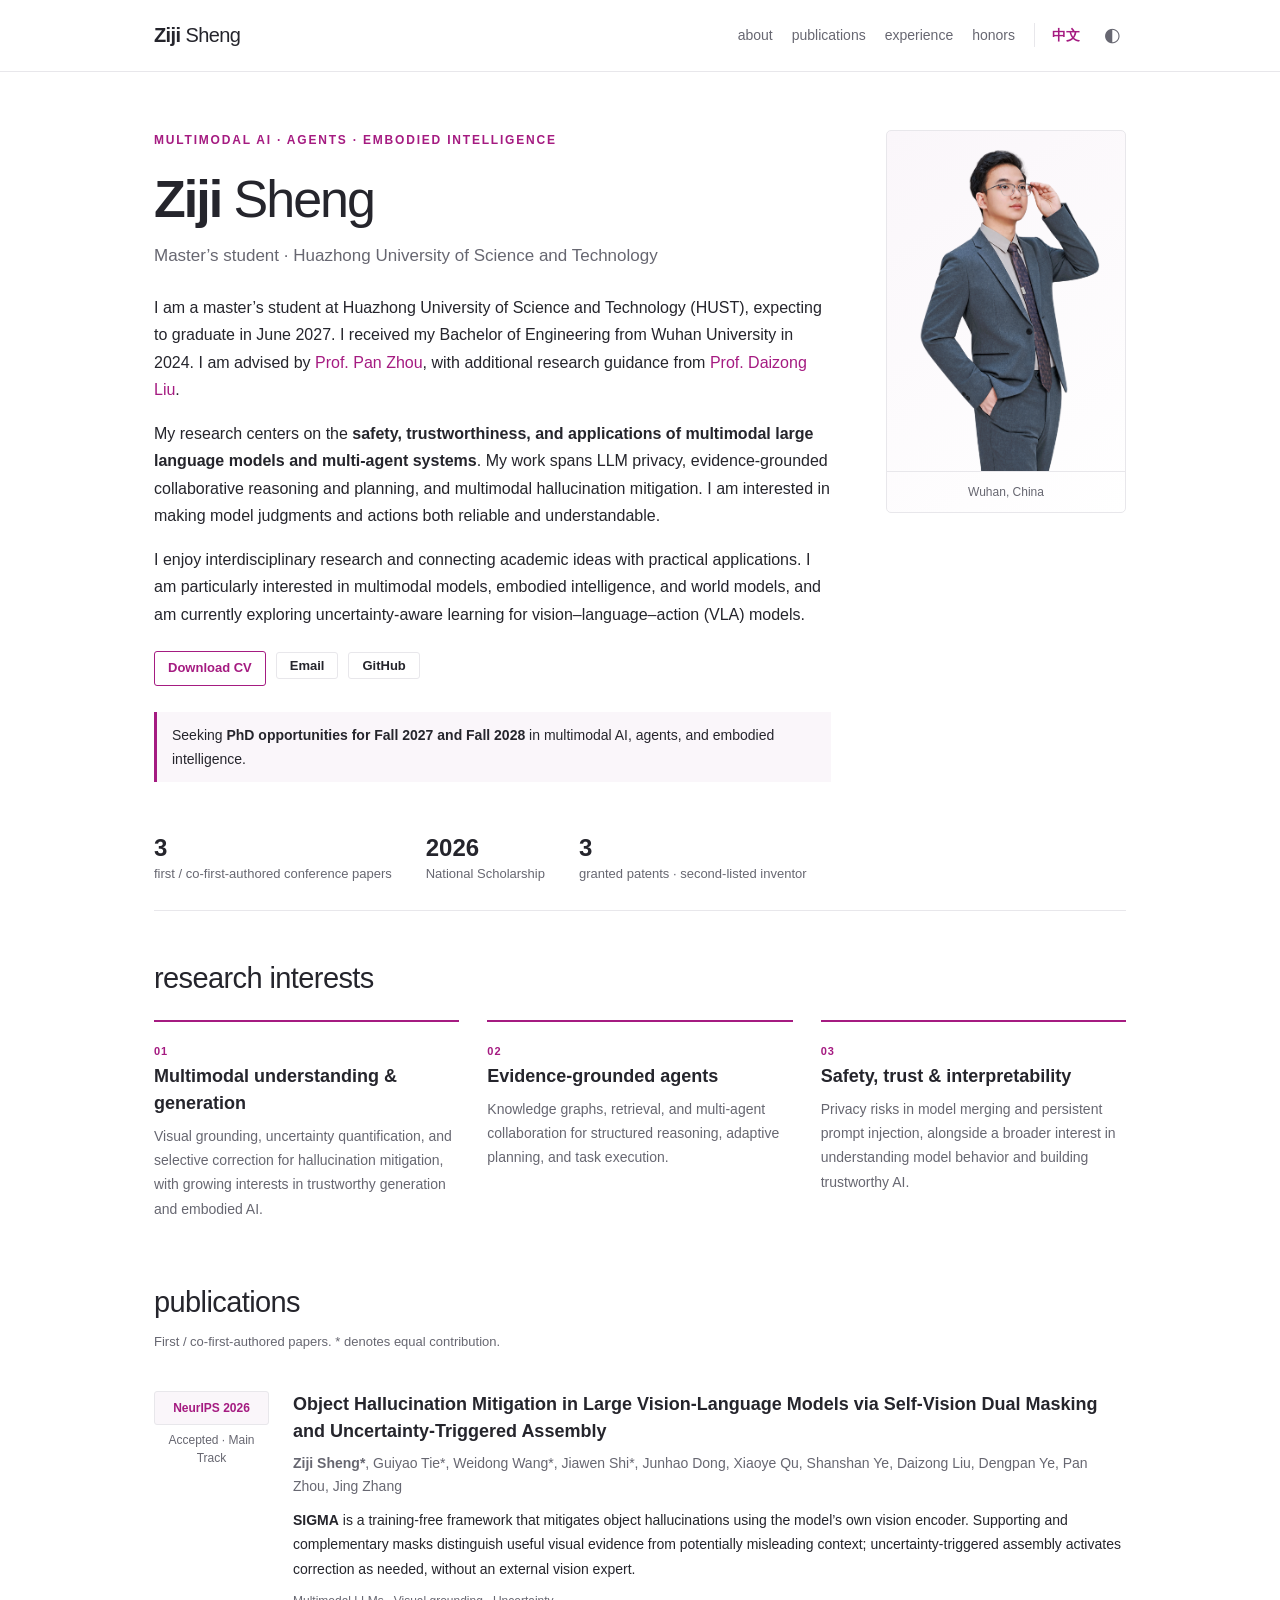
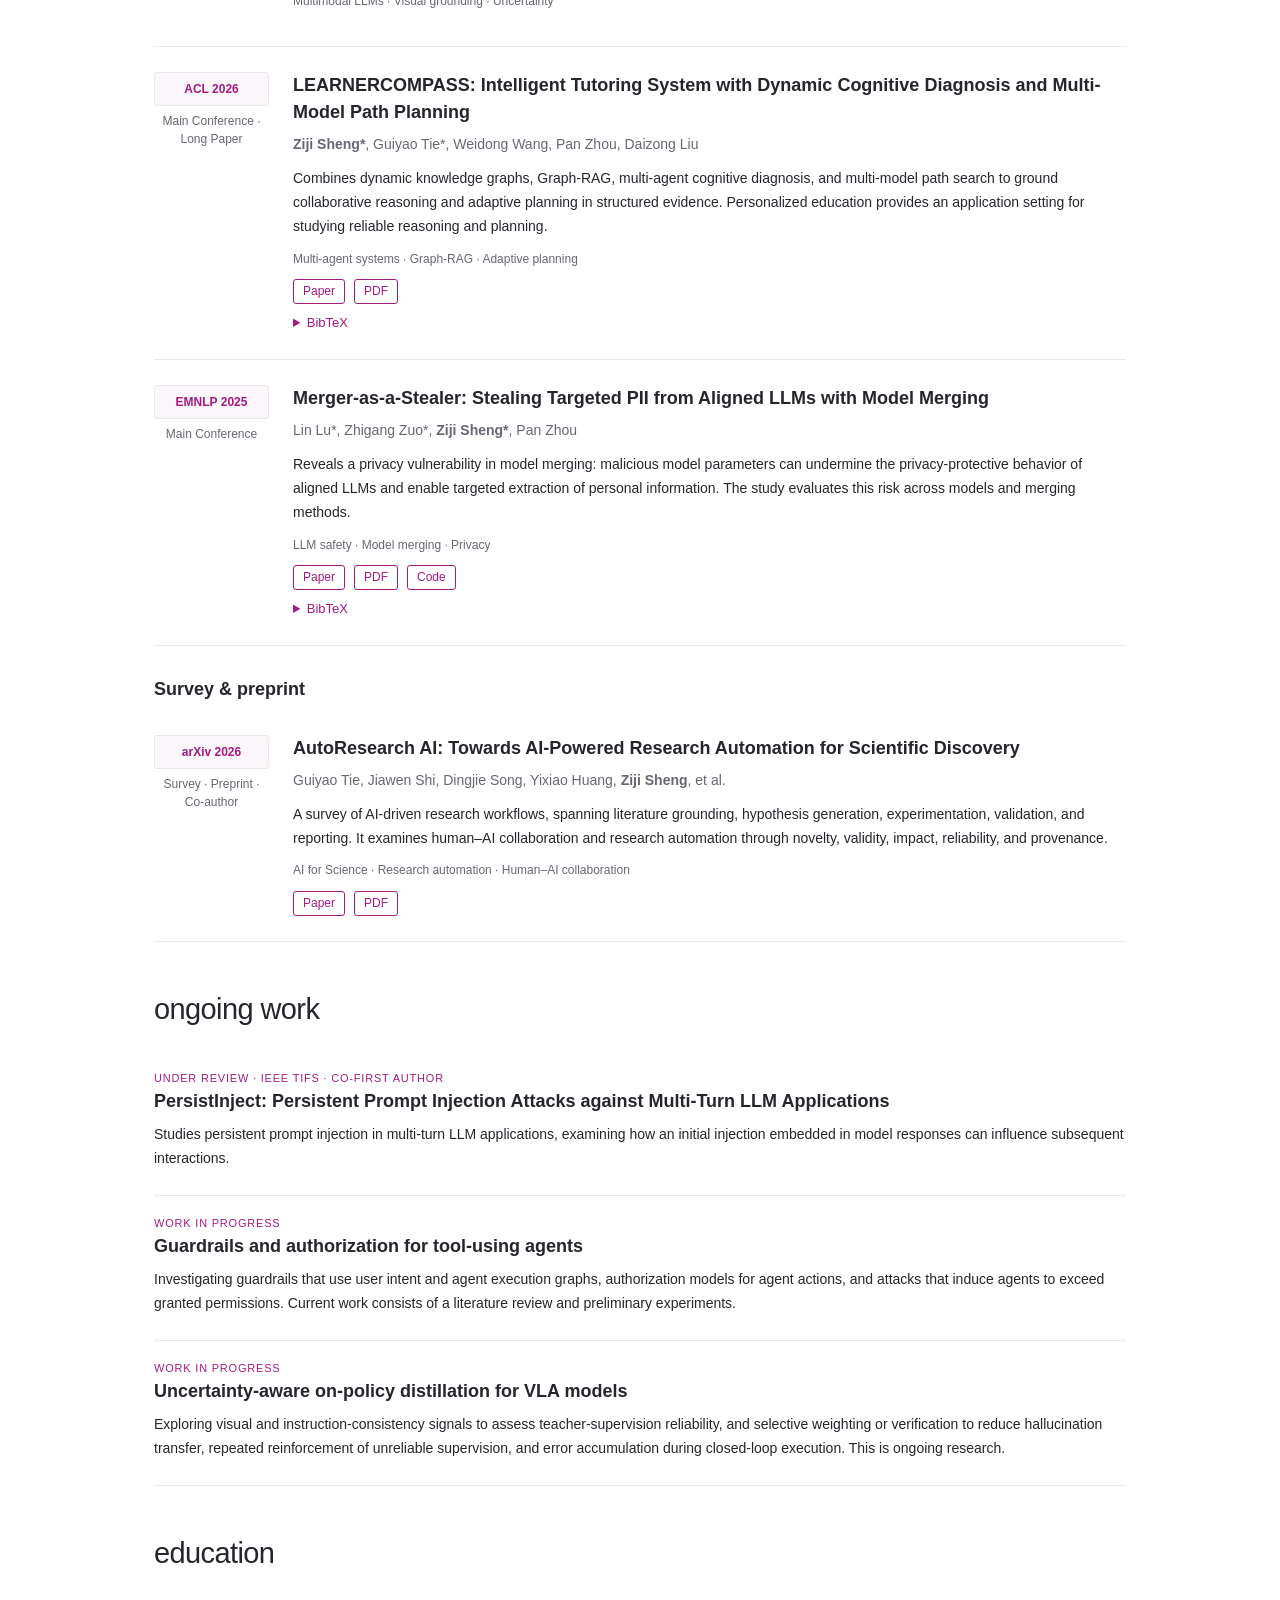
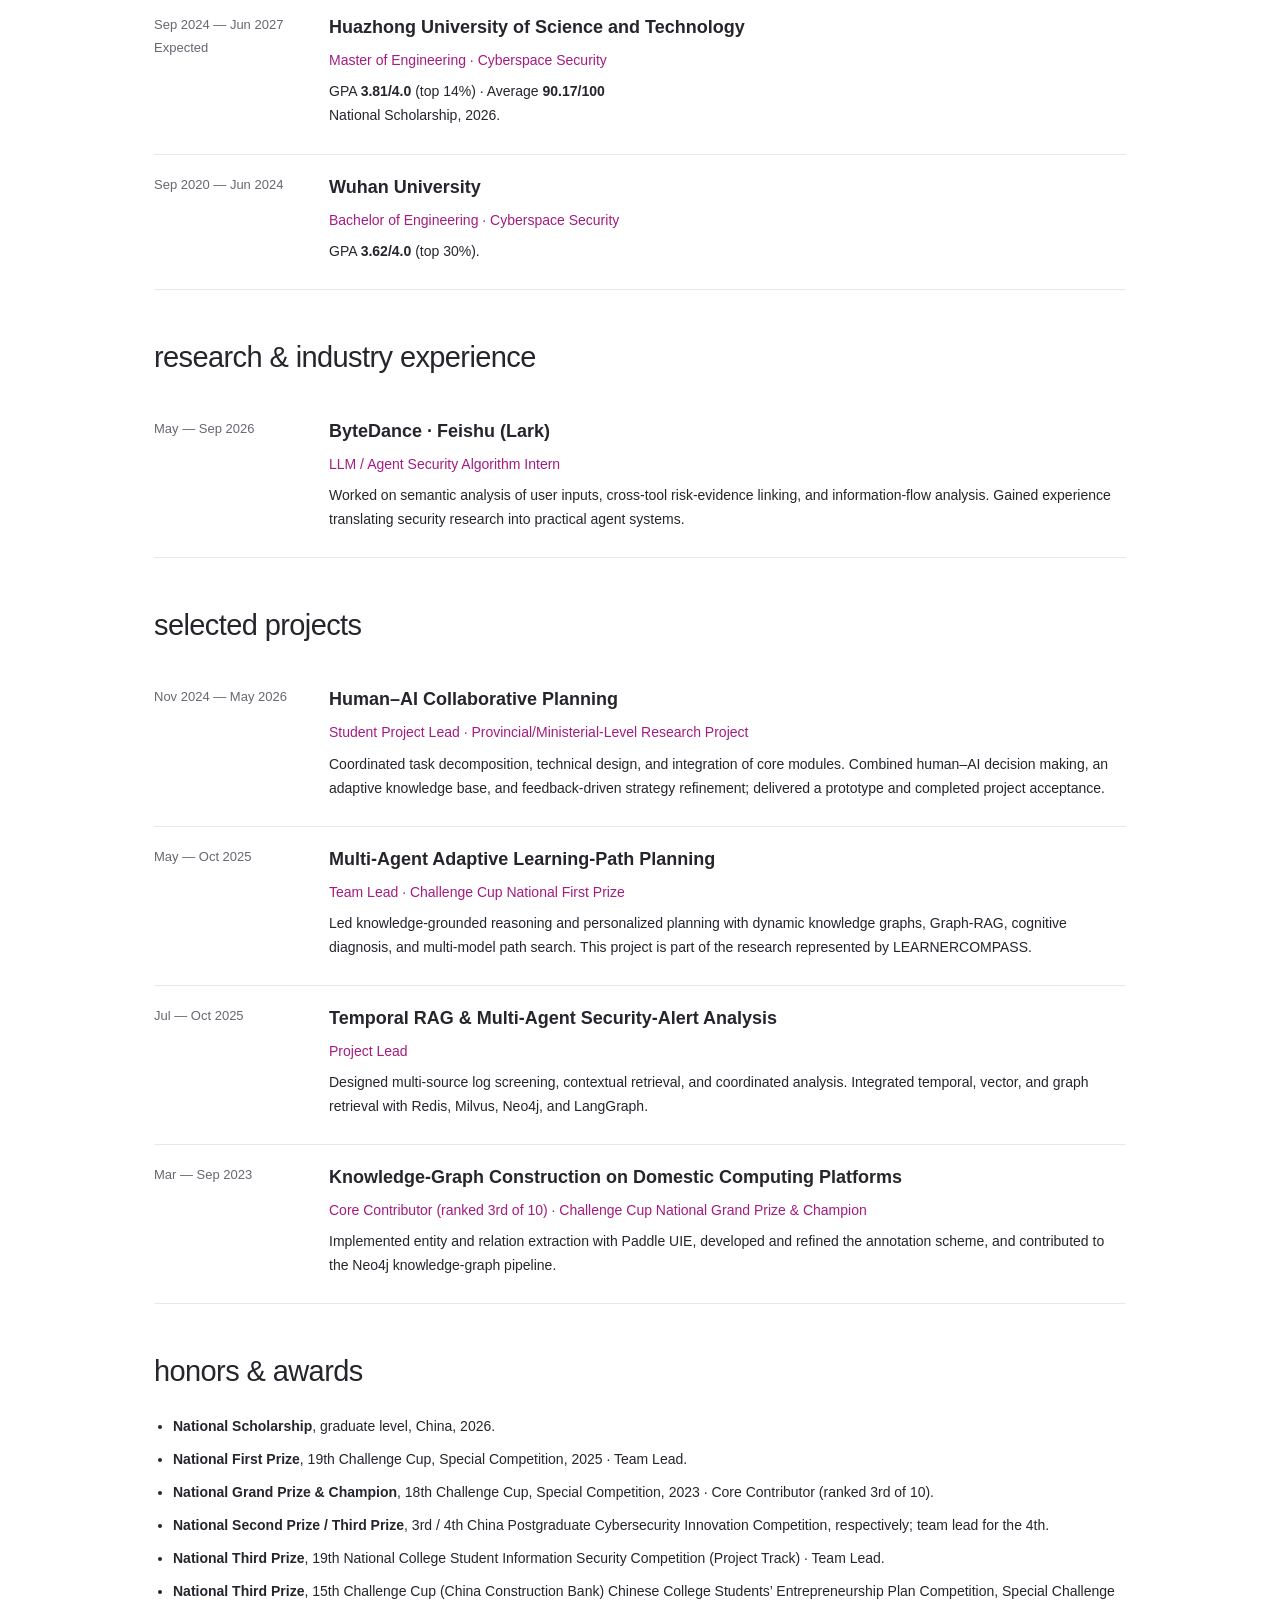
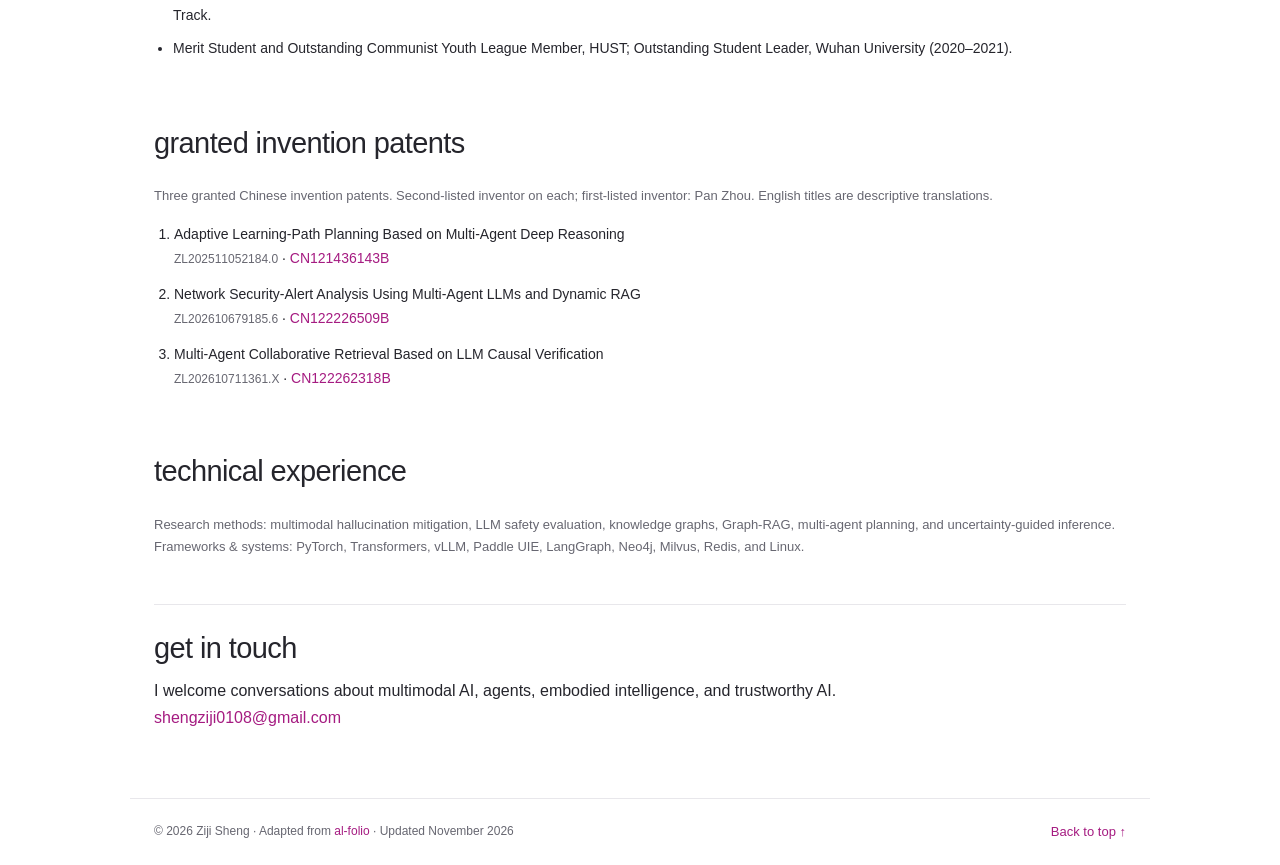
==== commit ff7079c0: "Link patent grant records on both homepage versions" ====
--- a/index.html
+++ b/index.html
@@ -13,4 +13,4 @@
   pages={5806--5825},
   year={2025},
   url={https://aclanthology.org/2025.emnlp-main.295/}
-}</pre></details></div></article><h3 style="margin-top:30px">Survey & preprint</h3><article class="paper"><div class="venue"><strong>arXiv 2026</strong><span>Survey · Preprint · Co-author</span></div><div><h3>AutoResearch AI: Towards AI-Powered Research Automation for Scientific Discovery</h3><p class="authors">Guiyao Tie, Jiawen Shi, Dingjie Song, Yixiao Huang, <strong>Ziji Sheng</strong>, et al.</p><p>A survey of AI-driven research workflows, spanning literature grounding, hypothesis generation, experimentation, validation, and reporting. It examines human–AI collaboration and research automation through novelty, validity, impact, reliability, and provenance.</p><div class="tags">AI for Science · Research automation · Human–AI collaboration</div><div class="paper-links"><a href="https://arxiv.org/abs/2605.23204">Paper</a><a href="https://arxiv.org/pdf/2605.23204">PDF</a></div></div></article></section><section class="section" id="ongoing"><h2>ongoing work</h2><article class="work"><div class="status">Under review · IEEE TIFS · Co-first author</div><h3>PersistInject: Persistent Prompt Injection Attacks against Multi-Turn LLM Applications</h3><p>Studies persistent prompt injection in multi-turn LLM applications, examining how an initial injection embedded in model responses can influence subsequent interactions.</p></article><article class="work"><div class="status">Work in progress</div><h3>Guardrails and authorization for tool-using agents</h3><p>Investigating guardrails that use user intent and agent execution graphs, authorization models for agent actions, and attacks that induce agents to exceed granted permissions. Current work consists of a literature review and preliminary experiments.</p></article><article class="work"><div class="status">Work in progress</div><h3>Uncertainty-aware on-policy distillation for VLA models</h3><p>Exploring visual and instruction-consistency signals to assess teacher-supervision reliability, and selective weighting or verification to reduce hallucination transfer, repeated reinforcement of unreliable supervision, and error accumulation during closed-loop execution. This is ongoing research.</p></article></section><section class="section" id="education"><h2>education</h2><article class="row"><div class="date">Sep 2024 — Jun 2027<br>Expected</div><div><h3>Huazhong University of Science and Technology</h3><p class="role">Master of Engineering · Cyberspace Security</p><p>GPA <strong>3.81/4.0</strong> (top 14%) · Average <strong>90.17/100</strong><br>National Scholarship, 2026.</p></div></article><article class="row"><div class="date">Sep 2020 — Jun 2024</div><div><h3>Wuhan University</h3><p class="role">Bachelor of Engineering · Cyberspace Security</p><p>GPA <strong>3.62/4.0</strong> (top 30%).</p></div></article></section><section class="section" id="experience"><h2>research & industry experience</h2><article class="row"><div class="date">May — Sep 2026</div><div><h3>ByteDance · Feishu (Lark)</h3><p class="role">LLM / Agent Security Algorithm Intern</p><p>Worked on semantic analysis of user inputs, cross-tool risk-evidence linking, and information-flow analysis. Gained experience translating security research into practical agent systems.</p></div></article></section><section class="section" id="projects"><h2>selected projects</h2><article class="row"><div class="date">Nov 2024 — May 2026</div><div><h3>Human–AI Collaborative Planning</h3><p class="role">Student Project Lead · Provincial/Ministerial-Level Research Project</p><p>Coordinated task decomposition, technical design, and integration of core modules. Combined human–AI decision making, an adaptive knowledge base, and feedback-driven strategy refinement; delivered a prototype and completed project acceptance.</p></div></article><article class="row"><div class="date">May — Oct 2025</div><div><h3>Multi-Agent Adaptive Learning-Path Planning</h3><p class="role">Team Lead · Challenge Cup National First Prize</p><p>Led knowledge-grounded reasoning and personalized planning with dynamic knowledge graphs, Graph-RAG, cognitive diagnosis, and multi-model path search. This project is part of the research represented by LEARNERCOMPASS.</p></div></article><article class="row"><div class="date">Jul — Oct 2025</div><div><h3>Temporal RAG & Multi-Agent Security-Alert Analysis</h3><p class="role">Project Lead</p><p>Designed multi-source log screening, contextual retrieval, and coordinated analysis. Integrated temporal, vector, and graph retrieval with Redis, Milvus, Neo4j, and LangGraph.</p></div></article><article class="row"><div class="date">Mar — Sep 2023</div><div><h3>Knowledge-Graph Construction on Domestic Computing Platforms</h3><p class="role">Core Contributor (ranked 3rd of 10) · Challenge Cup National Grand Prize &amp; Champion</p><p>Implemented entity and relation extraction with Paddle UIE, developed and refined the annotation scheme, and contributed to the Neo4j knowledge-graph pipeline.</p></div></article></section><section class="section" id="honors"><h2>honors & awards</h2><ul class="honors"><li><strong>National Scholarship</strong>, graduate level, China, 2026.</li><li><strong>National First Prize</strong>, 19th Challenge Cup, Special Competition, 2025 · Team Lead.</li><li><strong>National Grand Prize & Champion</strong>, 18th Challenge Cup, Special Competition, 2023 · Core Contributor (ranked 3rd of 10).</li><li><strong>National Second Prize / Third Prize</strong>, 3rd / 4th China Postgraduate Cybersecurity Innovation Competition, respectively; team lead for the 4th.</li><li><strong>National Third Prize</strong>, 19th National College Student Information Security Competition (Project Track) · Team Lead.</li><li><strong>National Third Prize</strong>, 15th Challenge Cup (China Construction Bank) Chinese College Students’ Entrepreneurship Plan Competition, Special Challenge Track.</li><li>Merit Student and Outstanding Communist Youth League Member, HUST; Outstanding Student Leader, Wuhan University (2020–2021).</li></ul></section><section class="section" id="patents"><h2>granted invention patents</h2><p class="small">Three granted Chinese invention patents. Second-listed inventor on each; first-listed inventor: Pan Zhou. English titles are descriptive translations.</p><ol class="patents"><li>Adaptive Learning-Path Planning Based on Multi-Agent Deep Reasoning<br><code>ZL202511052184.0</code></li><li>Network Security-Alert Analysis Using Multi-Agent LLMs and Dynamic RAG<br><code>ZL202610679185.6</code></li><li>Multi-Agent Collaborative Retrieval Based on LLM Causal Verification<br><code>ZL202610711361.X</code></li></ol></section><section class="section" id="skills"><h2>technical experience</h2><p class="small">Research methods: multimodal hallucination mitigation, LLM safety evaluation, knowledge graphs, Graph-RAG, multi-agent planning, and uncertainty-guided inference.<br>Frameworks & systems: PyTorch, Transformers, vLLM, Paddle UIE, LangGraph, Neo4j, Milvus, Redis, and Linux.</p></section><section class="contact-box" id="contact"><h2>get in touch</h2><p>I welcome conversations about multimodal AI, agents, embodied intelligence, and trustworthy AI.<br><a href="mailto:shengziji0108@gmail.com">shengziji0108@gmail.com</a></p></section></main><footer><span>© 2026 Ziji Sheng · Adapted from <a href="https://github.com/alshedivat/al-folio">al-folio</a> · Updated November 2026</span><a class="backtop" href="#about">Back to top ↑</a></footer><script src="site.js"></script></body></html>
+}</pre></details></div></article><h3 style="margin-top:30px">Survey & preprint</h3><article class="paper"><div class="venue"><strong>arXiv 2026</strong><span>Survey · Preprint · Co-author</span></div><div><h3>AutoResearch AI: Towards AI-Powered Research Automation for Scientific Discovery</h3><p class="authors">Guiyao Tie, Jiawen Shi, Dingjie Song, Yixiao Huang, <strong>Ziji Sheng</strong>, et al.</p><p>A survey of AI-driven research workflows, spanning literature grounding, hypothesis generation, experimentation, validation, and reporting. It examines human–AI collaboration and research automation through novelty, validity, impact, reliability, and provenance.</p><div class="tags">AI for Science · Research automation · Human–AI collaboration</div><div class="paper-links"><a href="https://arxiv.org/abs/2605.23204">Paper</a><a href="https://arxiv.org/pdf/2605.23204">PDF</a></div></div></article></section><section class="section" id="ongoing"><h2>ongoing work</h2><article class="work"><div class="status">Under review · IEEE TIFS · Co-first author</div><h3>PersistInject: Persistent Prompt Injection Attacks against Multi-Turn LLM Applications</h3><p>Studies persistent prompt injection in multi-turn LLM applications, examining how an initial injection embedded in model responses can influence subsequent interactions.</p></article><article class="work"><div class="status">Work in progress</div><h3>Guardrails and authorization for tool-using agents</h3><p>Investigating guardrails that use user intent and agent execution graphs, authorization models for agent actions, and attacks that induce agents to exceed granted permissions. Current work consists of a literature review and preliminary experiments.</p></article><article class="work"><div class="status">Work in progress</div><h3>Uncertainty-aware on-policy distillation for VLA models</h3><p>Exploring visual and instruction-consistency signals to assess teacher-supervision reliability, and selective weighting or verification to reduce hallucination transfer, repeated reinforcement of unreliable supervision, and error accumulation during closed-loop execution. This is ongoing research.</p></article></section><section class="section" id="education"><h2>education</h2><article class="row"><div class="date">Sep 2024 — Jun 2027<br>Expected</div><div><h3>Huazhong University of Science and Technology</h3><p class="role">Master of Engineering · Cyberspace Security</p><p>GPA <strong>3.81/4.0</strong> (top 14%) · Average <strong>90.17/100</strong><br>National Scholarship, 2026.</p></div></article><article class="row"><div class="date">Sep 2020 — Jun 2024</div><div><h3>Wuhan University</h3><p class="role">Bachelor of Engineering · Cyberspace Security</p><p>GPA <strong>3.62/4.0</strong> (top 30%).</p></div></article></section><section class="section" id="experience"><h2>research & industry experience</h2><article class="row"><div class="date">May — Sep 2026</div><div><h3>ByteDance · Feishu (Lark)</h3><p class="role">LLM / Agent Security Algorithm Intern</p><p>Worked on semantic analysis of user inputs, cross-tool risk-evidence linking, and information-flow analysis. Gained experience translating security research into practical agent systems.</p></div></article></section><section class="section" id="projects"><h2>selected projects</h2><article class="row"><div class="date">Nov 2024 — May 2026</div><div><h3>Human–AI Collaborative Planning</h3><p class="role">Student Project Lead · Provincial/Ministerial-Level Research Project</p><p>Coordinated task decomposition, technical design, and integration of core modules. Combined human–AI decision making, an adaptive knowledge base, and feedback-driven strategy refinement; delivered a prototype and completed project acceptance.</p></div></article><article class="row"><div class="date">May — Oct 2025</div><div><h3>Multi-Agent Adaptive Learning-Path Planning</h3><p class="role">Team Lead · Challenge Cup National First Prize</p><p>Led knowledge-grounded reasoning and personalized planning with dynamic knowledge graphs, Graph-RAG, cognitive diagnosis, and multi-model path search. This project is part of the research represented by LEARNERCOMPASS.</p></div></article><article class="row"><div class="date">Jul — Oct 2025</div><div><h3>Temporal RAG & Multi-Agent Security-Alert Analysis</h3><p class="role">Project Lead</p><p>Designed multi-source log screening, contextual retrieval, and coordinated analysis. Integrated temporal, vector, and graph retrieval with Redis, Milvus, Neo4j, and LangGraph.</p></div></article><article class="row"><div class="date">Mar — Sep 2023</div><div><h3>Knowledge-Graph Construction on Domestic Computing Platforms</h3><p class="role">Core Contributor (ranked 3rd of 10) · Challenge Cup National Grand Prize &amp; Champion</p><p>Implemented entity and relation extraction with Paddle UIE, developed and refined the annotation scheme, and contributed to the Neo4j knowledge-graph pipeline.</p></div></article></section><section class="section" id="honors"><h2>honors & awards</h2><ul class="honors"><li><strong>National Scholarship</strong>, graduate level, China, 2026.</li><li><strong>National First Prize</strong>, 19th Challenge Cup, Special Competition, 2025 · Team Lead.</li><li><strong>National Grand Prize & Champion</strong>, 18th Challenge Cup, Special Competition, 2023 · Core Contributor (ranked 3rd of 10).</li><li><strong>National Second Prize / Third Prize</strong>, 3rd / 4th China Postgraduate Cybersecurity Innovation Competition, respectively; team lead for the 4th.</li><li><strong>National Third Prize</strong>, 19th National College Student Information Security Competition (Project Track) · Team Lead.</li><li><strong>National Third Prize</strong>, 15th Challenge Cup (China Construction Bank) Chinese College Students’ Entrepreneurship Plan Competition, Special Challenge Track.</li><li>Merit Student and Outstanding Communist Youth League Member, HUST; Outstanding Student Leader, Wuhan University (2020–2021).</li></ul></section><section class="section" id="patents"><h2>granted invention patents</h2><p class="small">Three granted Chinese invention patents. Second-listed inventor on each; first-listed inventor: Pan Zhou. English titles are descriptive translations.</p><ol class="patents"><li>Adaptive Learning-Path Planning Based on Multi-Agent Deep Reasoning<br><code>ZL202511052184.0</code> · <a href="https://eureka.patsnap.com/patent/CN121436143B">CN121436143B</a></li><li>Network Security-Alert Analysis Using Multi-Agent LLMs and Dynamic RAG<br><code>ZL202610679185.6</code> · <a href="https://patents.google.com/patent/CN122226509B/zh">CN122226509B</a></li><li>Multi-Agent Collaborative Retrieval Based on LLM Causal Verification<br><code>ZL202610711361.X</code> · <a href="https://patents.google.com/patent/CN122262318B/en">CN122262318B</a></li></ol></section><section class="section" id="skills"><h2>technical experience</h2><p class="small">Research methods: multimodal hallucination mitigation, LLM safety evaluation, knowledge graphs, Graph-RAG, multi-agent planning, and uncertainty-guided inference.<br>Frameworks & systems: PyTorch, Transformers, vLLM, Paddle UIE, LangGraph, Neo4j, Milvus, Redis, and Linux.</p></section><section class="contact-box" id="contact"><h2>get in touch</h2><p>I welcome conversations about multimodal AI, agents, embodied intelligence, and trustworthy AI.<br><a href="mailto:shengziji0108@gmail.com">shengziji0108@gmail.com</a></p></section></main><footer><span>© 2026 Ziji Sheng · Adapted from <a href="https://github.com/alshedivat/al-folio">al-folio</a> · Updated November 2026</span><a class="backtop" href="#about">Back to top ↑</a></footer><script src="site.js"></script></body></html>
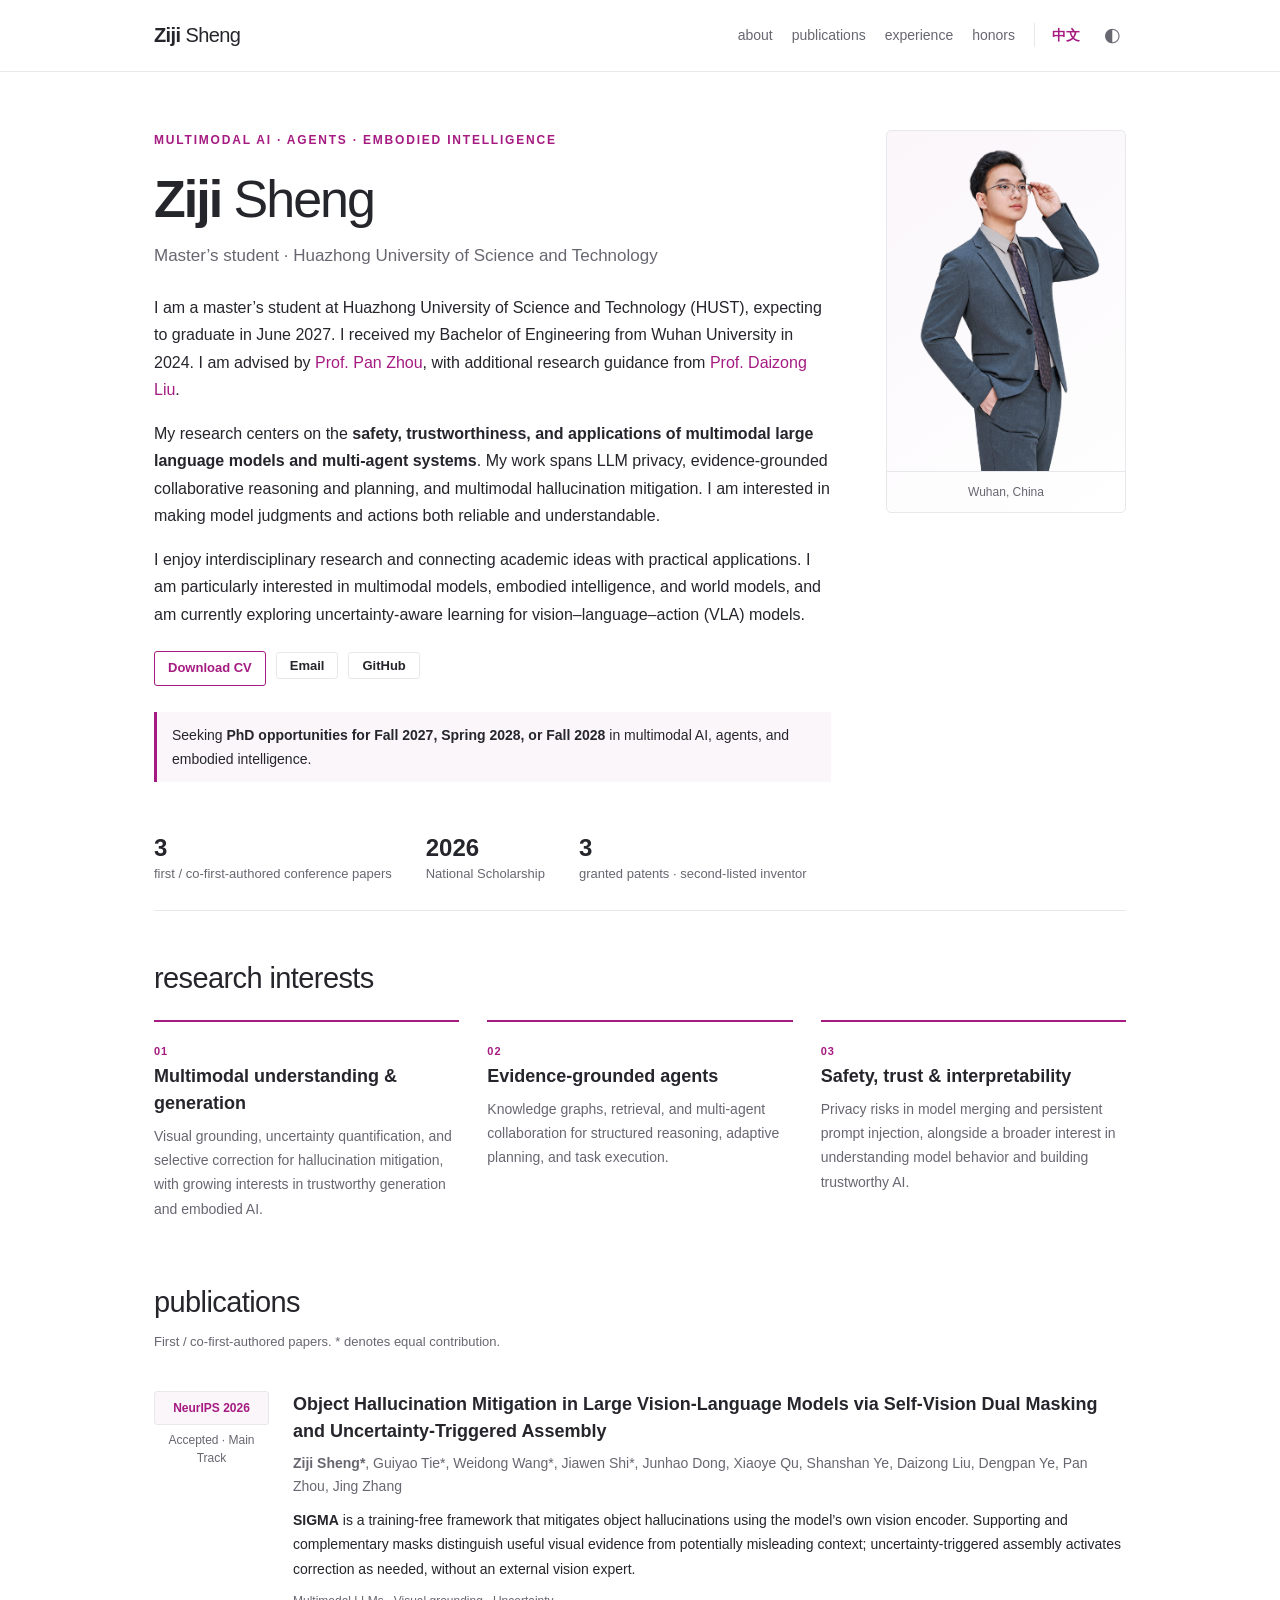
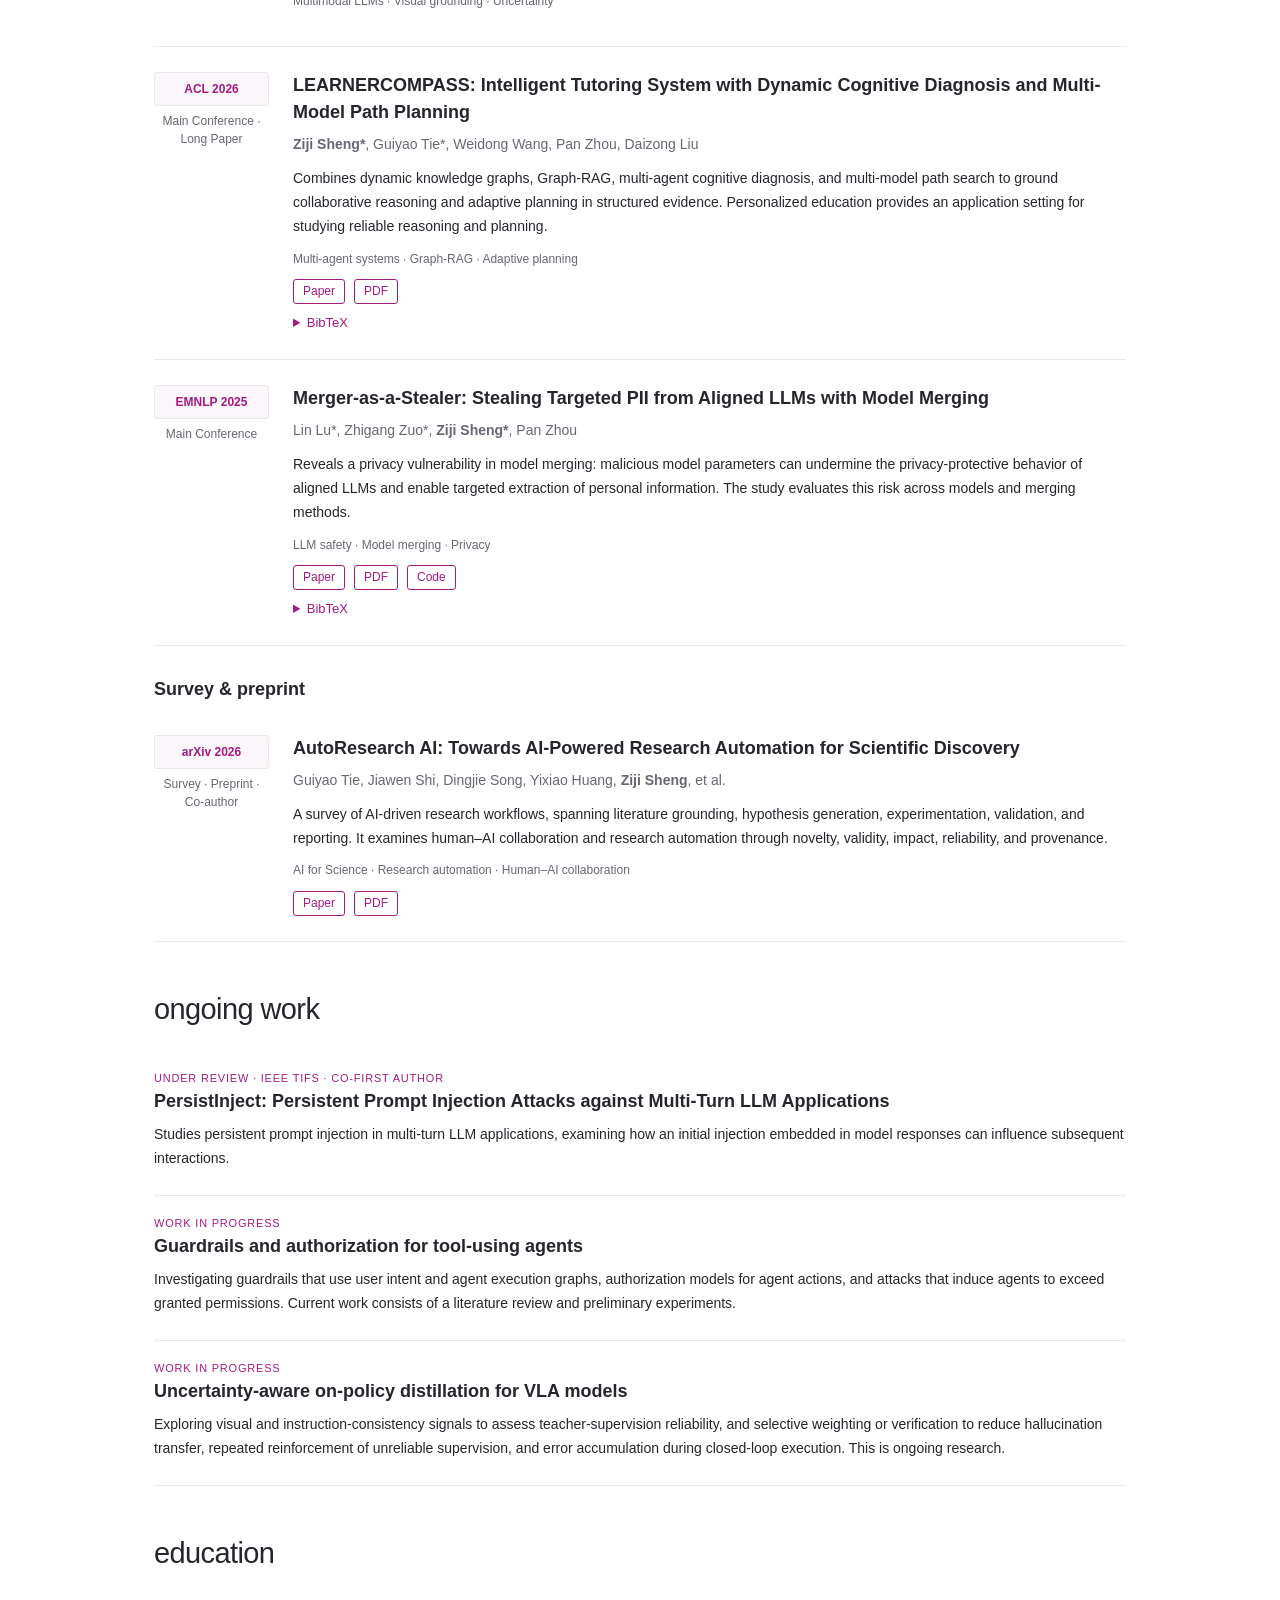
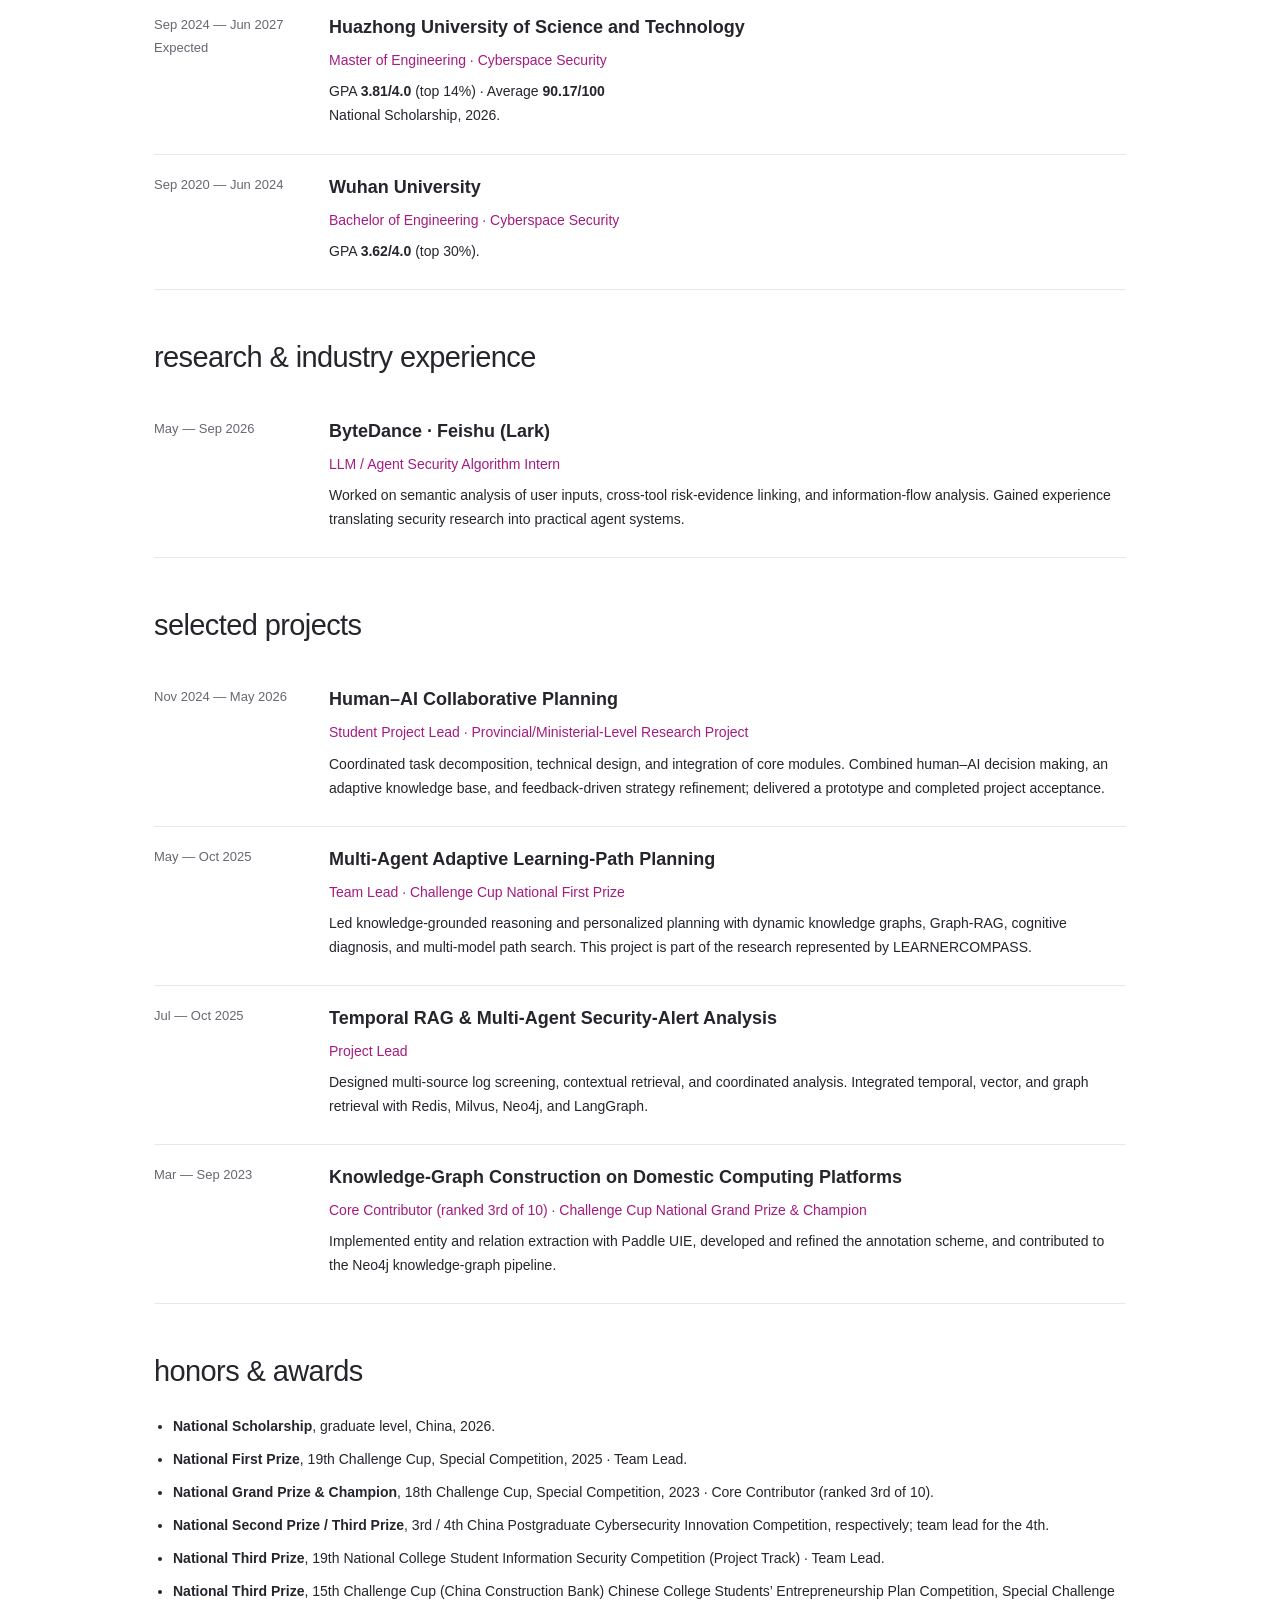
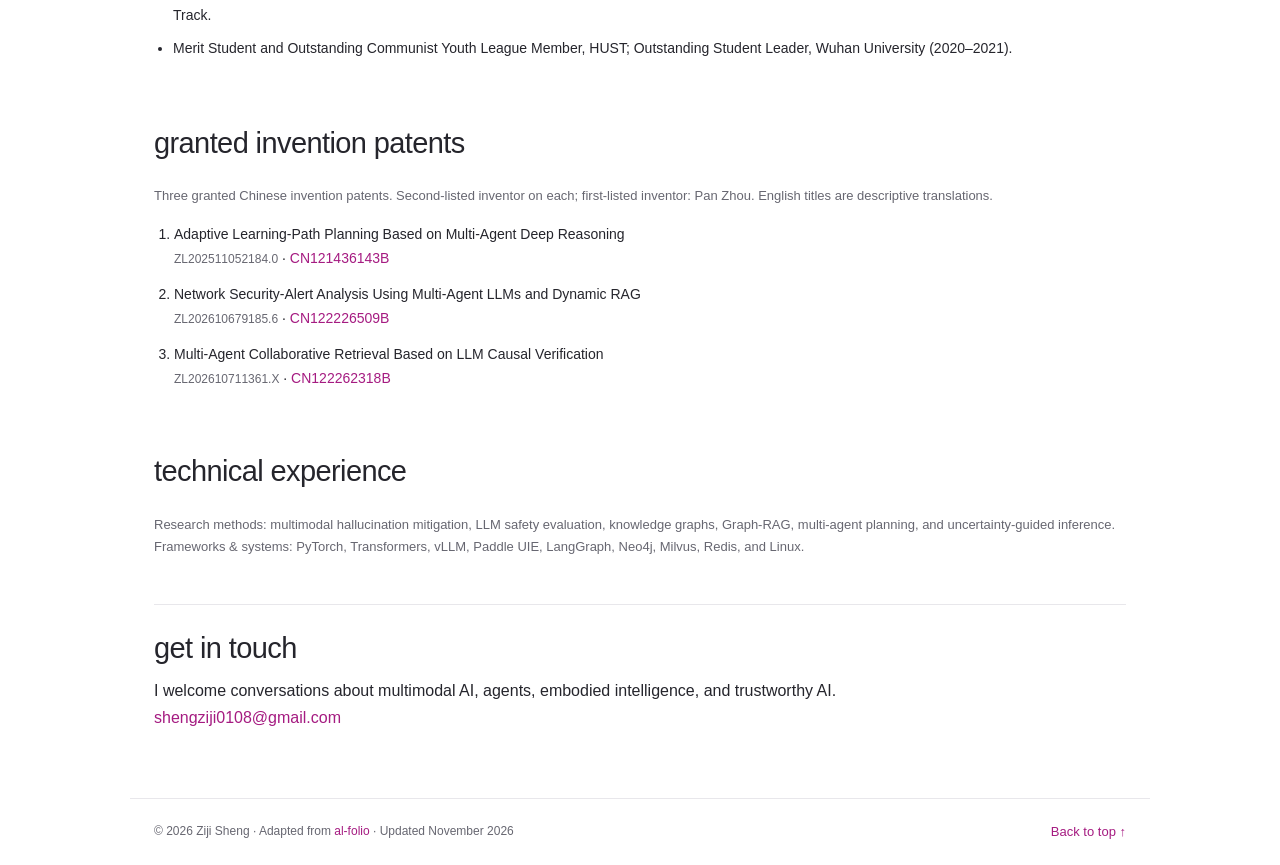
==== commit f7f902bd: "Add Spring 2028 to English PhD availability" ====
--- a/index.html
+++ b/index.html
@@ -1,5 +1,5 @@
 <!DOCTYPE html>
-<html lang="en"><head><meta charset="utf-8"><meta name="viewport" content="width=device-width,initial-scale=1"><meta name="description" content="Ziji Sheng — multimodal AI, multi-agent systems, trustworthy AI, and embodied intelligence. HUST master’s student seeking PhD opportunities for Fall 2027 and Fall 2028."><meta name="theme-color" content="#a51b81"><title>Ziji Sheng | Academic Website</title><link rel="icon" href="favicon.svg" type="image/svg+xml"><link rel="stylesheet" href="site.css"></head><body class="en"><header><nav aria-label="Main navigation"><a class="brand" href="#about"><strong>Ziji</strong> Sheng</a><div class="nav-links"><a href="#about">about</a><a href="#publications">publications</a><a href="#experience">experience</a><a href="#honors">honors</a><a class="language" href="zh.html" lang="zh">中文</a><button class="theme" type="button" aria-label="Toggle dark theme" aria-pressed="false">◐</button></div></nav></header><main><section class="hero" id="about"><div><div class="eyebrow">Multimodal AI · Agents · Embodied Intelligence</div><h1><strong>Ziji</strong> Sheng</h1><div class="subtitle">Master’s student · Huazhong University of Science and Technology</div><p>I am a master’s student at Huazhong University of Science and Technology (HUST), expecting to graduate in June 2027. I received my Bachelor of Engineering from Wuhan University in 2024. I am advised by <a href="https://scholar.google.com/citations?user=cTpFPJgAAAAJ&amp;hl=en&amp;oi=ao">Prof. Pan Zhou</a>, with additional research guidance from <a href="https://scholar.google.com/citations?user=lUw7tVIAAAAJ&amp;hl=en&amp;oi=ao">Prof. Daizong Liu</a>.</p><p>My research centers on the <strong>safety, trustworthiness, and applications of multimodal large language models and multi-agent systems</strong>. My work spans LLM privacy, evidence-grounded collaborative reasoning and planning, and multimodal hallucination mitigation. I am interested in making model judgments and actions both reliable and understandable.</p><p>I enjoy interdisciplinary research and connecting academic ideas with practical applications. I am particularly interested in multimodal models, embodied intelligence, and world models, and am currently exploring uncertainty-aware learning for vision–language–action (VLA) models.</p><div class="actions"><a class="button primary" href="Ziji_Sheng_CV_English.pdf?v=20261109" download="Ziji_Sheng_CV_English.pdf">Download CV</a><a href="mailto:shengziji0108@gmail.com"><span class="button">Email</span></a><a href="https://github.com/sziji"><span class="button">GitHub</span></a></div><div class="availability">Seeking <strong>PhD opportunities for Fall 2027 and Fall 2028</strong> in multimodal AI, agents, and embodied intelligence.</div></div><figure class="portrait"><img src="portrait.png" alt="Portrait of Ziji Sheng" width="240" height="330"><figcaption>Wuhan, China</figcaption></figure></section><div class="facts"><div class="fact"><b>3</b>first / co-first-authored conference papers</div><div class="fact"><b>2026</b>National Scholarship</div><div class="fact"><b>3</b>granted patents · second-listed inventor</div></div><section class="section" id="research"><h2>research interests</h2><div class="research-grid"><article><span class="number">01</span><h3>Multimodal understanding & generation</h3><p>Visual grounding, uncertainty quantification, and selective correction for hallucination mitigation, with growing interests in trustworthy generation and embodied AI.</p></article><article><span class="number">02</span><h3>Evidence-grounded agents</h3><p>Knowledge graphs, retrieval, and multi-agent collaboration for structured reasoning, adaptive planning, and task execution.</p></article><article><span class="number">03</span><h3>Safety, trust & interpretability</h3><p>Privacy risks in model merging and persistent prompt injection, alongside a broader interest in understanding model behavior and building trustworthy AI.</p></article></div></section><section class="section" id="publications"><h2>publications</h2><p class="papers-note">First / co-first-authored papers. * denotes equal contribution.</p><article class="paper"><div class="venue"><strong>NeurIPS 2026</strong><span>Accepted · Main Track</span></div><div><h3>Object Hallucination Mitigation in Large Vision-Language Models via Self-Vision Dual Masking and Uncertainty-Triggered Assembly</h3><p class="authors"><strong>Ziji Sheng*</strong>, Guiyao Tie*, Weidong Wang*, Jiawen Shi*, Junhao Dong, Xiaoye Qu, Shanshan Ye, Daizong Liu, Dengpan Ye, Pan Zhou, Jing Zhang</p><p><strong>SIGMA</strong> is a training-free framework that mitigates object hallucinations using the model’s own vision encoder. Supporting and complementary masks distinguish useful visual evidence from potentially misleading context; uncertainty-triggered assembly activates correction as needed, without an external vision expert.</p><div class="tags">Multimodal LLMs · Visual grounding · Uncertainty</div><div class="paper-links"></div></div></article><article class="paper"><div class="venue"><strong>ACL 2026</strong><span>Main Conference · Long Paper</span></div><div><h3>LEARNERCOMPASS: Intelligent Tutoring System with Dynamic Cognitive Diagnosis and Multi-Model Path Planning</h3><p class="authors"><strong>Ziji Sheng*</strong>, Guiyao Tie*, Weidong Wang, Pan Zhou, Daizong Liu</p><p>Combines dynamic knowledge graphs, Graph-RAG, multi-agent cognitive diagnosis, and multi-model path search to ground collaborative reasoning and adaptive planning in structured evidence. Personalized education provides an application setting for studying reliable reasoning and planning.</p><div class="tags">Multi-agent systems · Graph-RAG · Adaptive planning</div><div class="paper-links"><a href="https://aclanthology.org/2026.acl-long.408/">Paper</a><a href="https://aclanthology.org/2026.acl-long.408.pdf">PDF</a></div><details><summary>BibTeX</summary><pre style="white-space:pre-wrap;overflow-wrap:anywhere">@inproceedings{sheng2026learnercompass,
+<html lang="en"><head><meta charset="utf-8"><meta name="viewport" content="width=device-width,initial-scale=1"><meta name="description" content="Ziji Sheng — multimodal AI, multi-agent systems, trustworthy AI, and embodied intelligence. HUST master’s student seeking PhD opportunities for Fall 2027, Spring 2028, or Fall 2028."><meta name="theme-color" content="#a51b81"><title>Ziji Sheng | Academic Website</title><link rel="icon" href="favicon.svg" type="image/svg+xml"><link rel="stylesheet" href="site.css"></head><body class="en"><header><nav aria-label="Main navigation"><a class="brand" href="#about"><strong>Ziji</strong> Sheng</a><div class="nav-links"><a href="#about">about</a><a href="#publications">publications</a><a href="#experience">experience</a><a href="#honors">honors</a><a class="language" href="zh.html" lang="zh">中文</a><button class="theme" type="button" aria-label="Toggle dark theme" aria-pressed="false">◐</button></div></nav></header><main><section class="hero" id="about"><div><div class="eyebrow">Multimodal AI · Agents · Embodied Intelligence</div><h1><strong>Ziji</strong> Sheng</h1><div class="subtitle">Master’s student · Huazhong University of Science and Technology</div><p>I am a master’s student at Huazhong University of Science and Technology (HUST), expecting to graduate in June 2027. I received my Bachelor of Engineering from Wuhan University in 2024. I am advised by <a href="https://scholar.google.com/citations?user=cTpFPJgAAAAJ&amp;hl=en&amp;oi=ao">Prof. Pan Zhou</a>, with additional research guidance from <a href="https://scholar.google.com/citations?user=lUw7tVIAAAAJ&amp;hl=en&amp;oi=ao">Prof. Daizong Liu</a>.</p><p>My research centers on the <strong>safety, trustworthiness, and applications of multimodal large language models and multi-agent systems</strong>. My work spans LLM privacy, evidence-grounded collaborative reasoning and planning, and multimodal hallucination mitigation. I am interested in making model judgments and actions both reliable and understandable.</p><p>I enjoy interdisciplinary research and connecting academic ideas with practical applications. I am particularly interested in multimodal models, embodied intelligence, and world models, and am currently exploring uncertainty-aware learning for vision–language–action (VLA) models.</p><div class="actions"><a class="button primary" href="Ziji_Sheng_CV_English.pdf?v=20261109" download="Ziji_Sheng_CV_English.pdf">Download CV</a><a href="mailto:shengziji0108@gmail.com"><span class="button">Email</span></a><a href="https://github.com/sziji"><span class="button">GitHub</span></a></div><div class="availability">Seeking <strong>PhD opportunities for Fall 2027, Spring 2028, or Fall 2028</strong> in multimodal AI, agents, and embodied intelligence.</div></div><figure class="portrait"><img src="portrait.png" alt="Portrait of Ziji Sheng" width="240" height="330"><figcaption>Wuhan, China</figcaption></figure></section><div class="facts"><div class="fact"><b>3</b>first / co-first-authored conference papers</div><div class="fact"><b>2026</b>National Scholarship</div><div class="fact"><b>3</b>granted patents · second-listed inventor</div></div><section class="section" id="research"><h2>research interests</h2><div class="research-grid"><article><span class="number">01</span><h3>Multimodal understanding & generation</h3><p>Visual grounding, uncertainty quantification, and selective correction for hallucination mitigation, with growing interests in trustworthy generation and embodied AI.</p></article><article><span class="number">02</span><h3>Evidence-grounded agents</h3><p>Knowledge graphs, retrieval, and multi-agent collaboration for structured reasoning, adaptive planning, and task execution.</p></article><article><span class="number">03</span><h3>Safety, trust & interpretability</h3><p>Privacy risks in model merging and persistent prompt injection, alongside a broader interest in understanding model behavior and building trustworthy AI.</p></article></div></section><section class="section" id="publications"><h2>publications</h2><p class="papers-note">First / co-first-authored papers. * denotes equal contribution.</p><article class="paper"><div class="venue"><strong>NeurIPS 2026</strong><span>Accepted · Main Track</span></div><div><h3>Object Hallucination Mitigation in Large Vision-Language Models via Self-Vision Dual Masking and Uncertainty-Triggered Assembly</h3><p class="authors"><strong>Ziji Sheng*</strong>, Guiyao Tie*, Weidong Wang*, Jiawen Shi*, Junhao Dong, Xiaoye Qu, Shanshan Ye, Daizong Liu, Dengpan Ye, Pan Zhou, Jing Zhang</p><p><strong>SIGMA</strong> is a training-free framework that mitigates object hallucinations using the model’s own vision encoder. Supporting and complementary masks distinguish useful visual evidence from potentially misleading context; uncertainty-triggered assembly activates correction as needed, without an external vision expert.</p><div class="tags">Multimodal LLMs · Visual grounding · Uncertainty</div><div class="paper-links"></div></div></article><article class="paper"><div class="venue"><strong>ACL 2026</strong><span>Main Conference · Long Paper</span></div><div><h3>LEARNERCOMPASS: Intelligent Tutoring System with Dynamic Cognitive Diagnosis and Multi-Model Path Planning</h3><p class="authors"><strong>Ziji Sheng*</strong>, Guiyao Tie*, Weidong Wang, Pan Zhou, Daizong Liu</p><p>Combines dynamic knowledge graphs, Graph-RAG, multi-agent cognitive diagnosis, and multi-model path search to ground collaborative reasoning and adaptive planning in structured evidence. Personalized education provides an application setting for studying reliable reasoning and planning.</p><div class="tags">Multi-agent systems · Graph-RAG · Adaptive planning</div><div class="paper-links"><a href="https://aclanthology.org/2026.acl-long.408/">Paper</a><a href="https://aclanthology.org/2026.acl-long.408.pdf">PDF</a></div><details><summary>BibTeX</summary><pre style="white-space:pre-wrap;overflow-wrap:anywhere">@inproceedings{sheng2026learnercompass,
   title={LEARNERCOMPASS: Intelligent Tutoring System with Dynamic Cognitive Diagnosis and Multi-Model Path Planning},
   author={Sheng, Ziji and Tie, Guiyao and Wang, Weidong and Zhou, Pan and Liu, Daizong},
   booktitle={Proceedings of the 64th Annual Meeting of the Association for Computational Linguistics (Volume 1: Long Papers)},
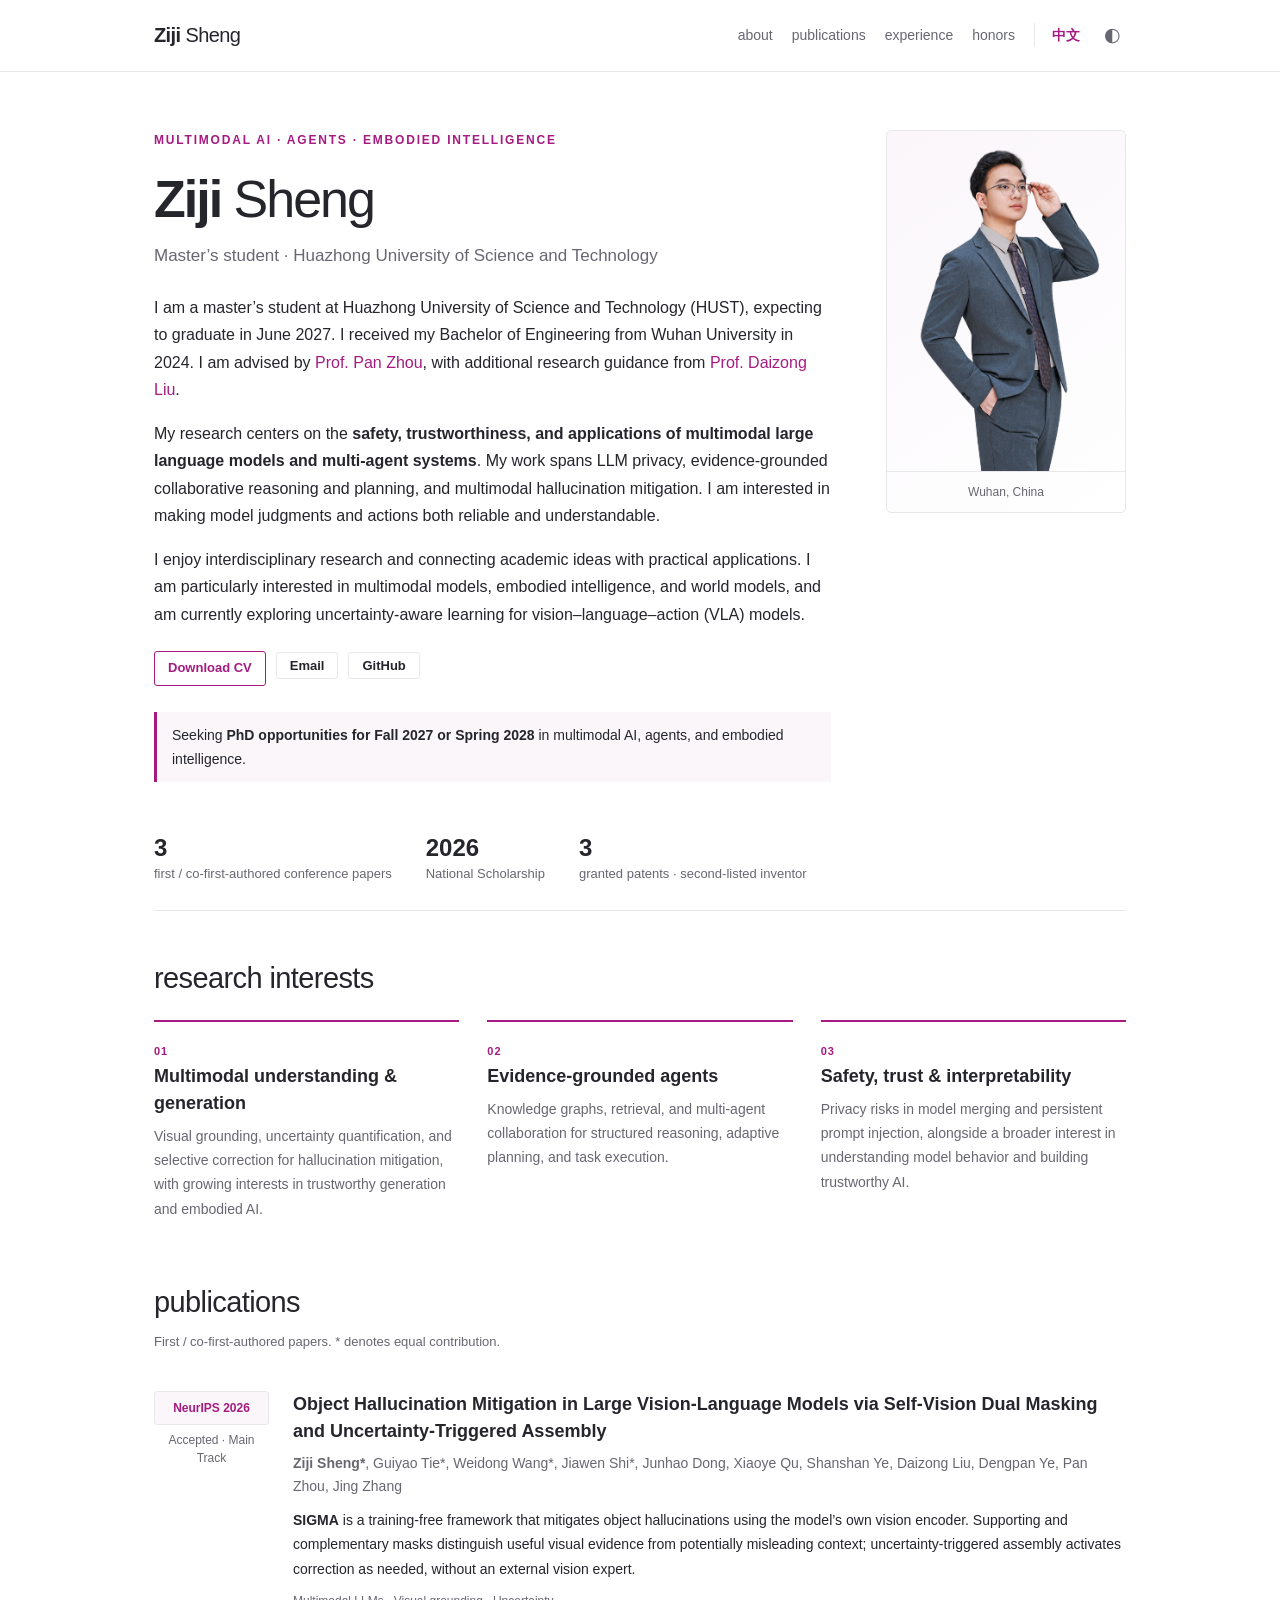
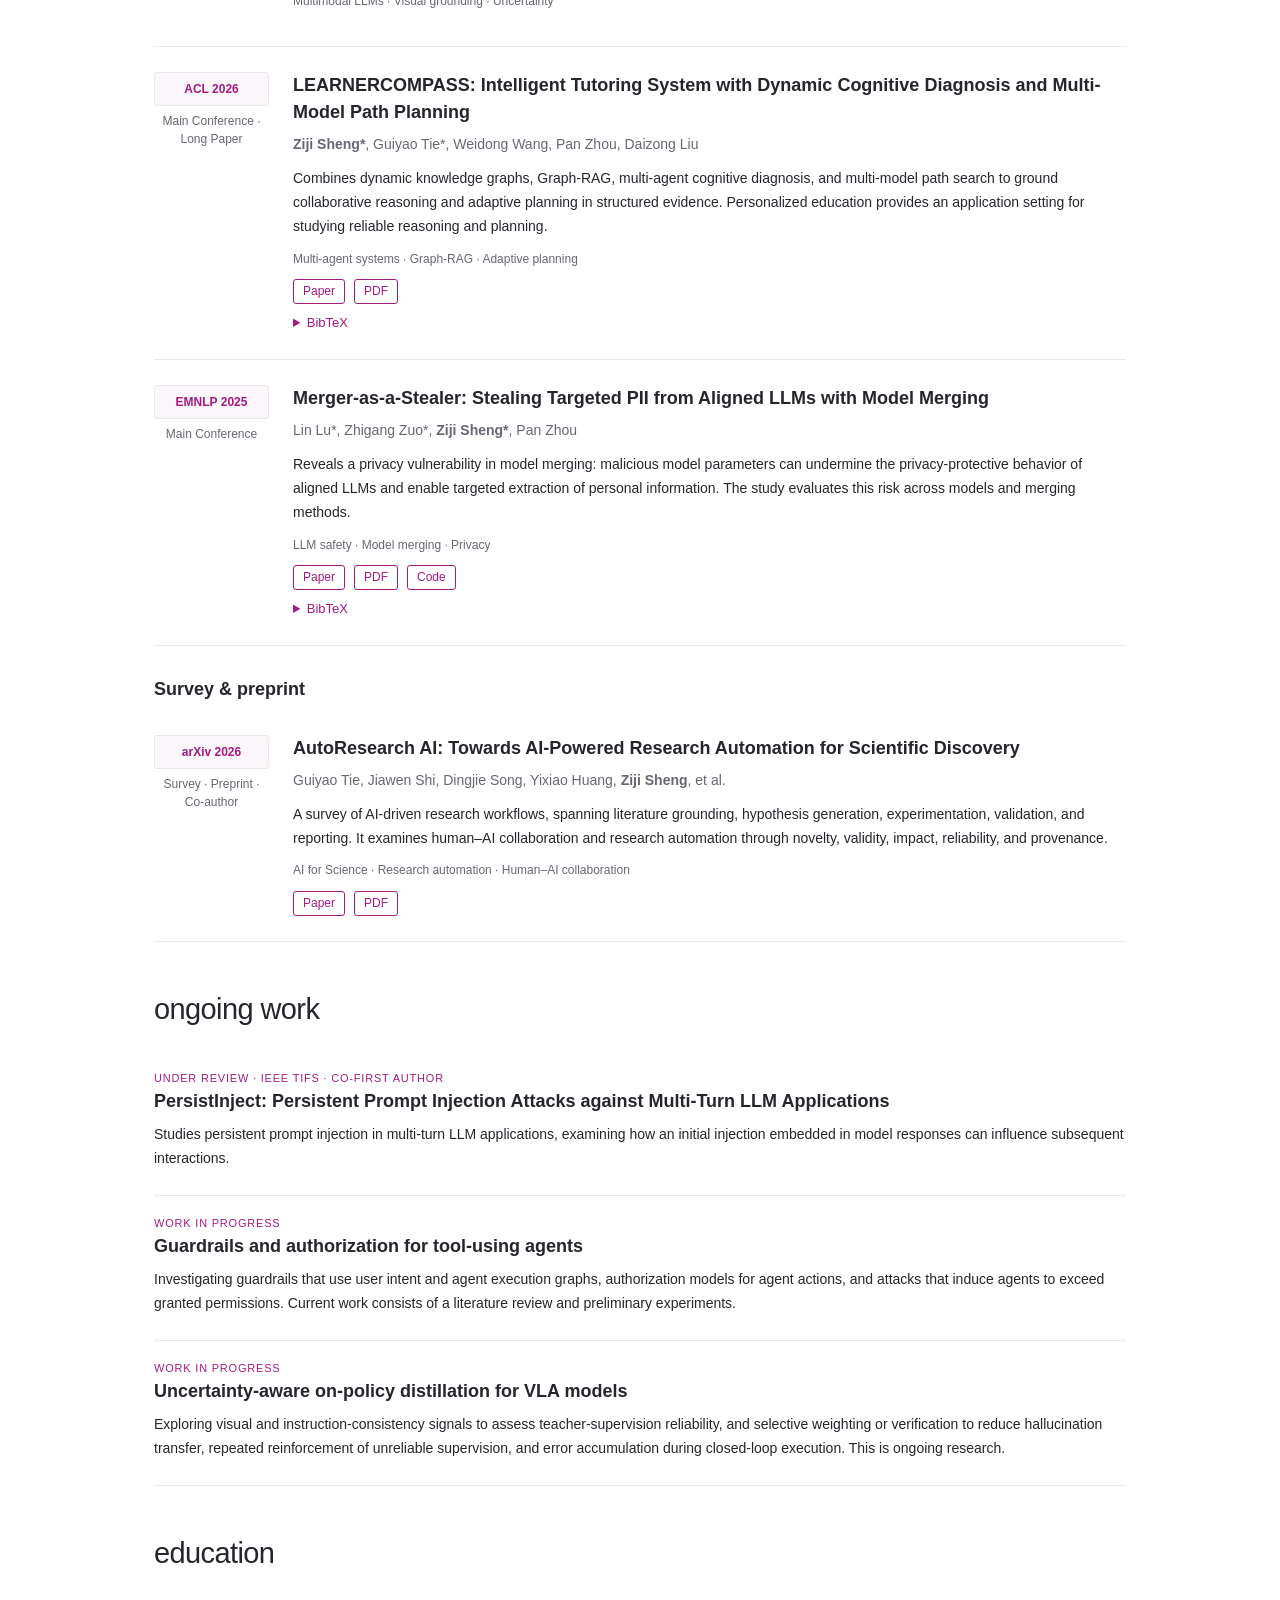
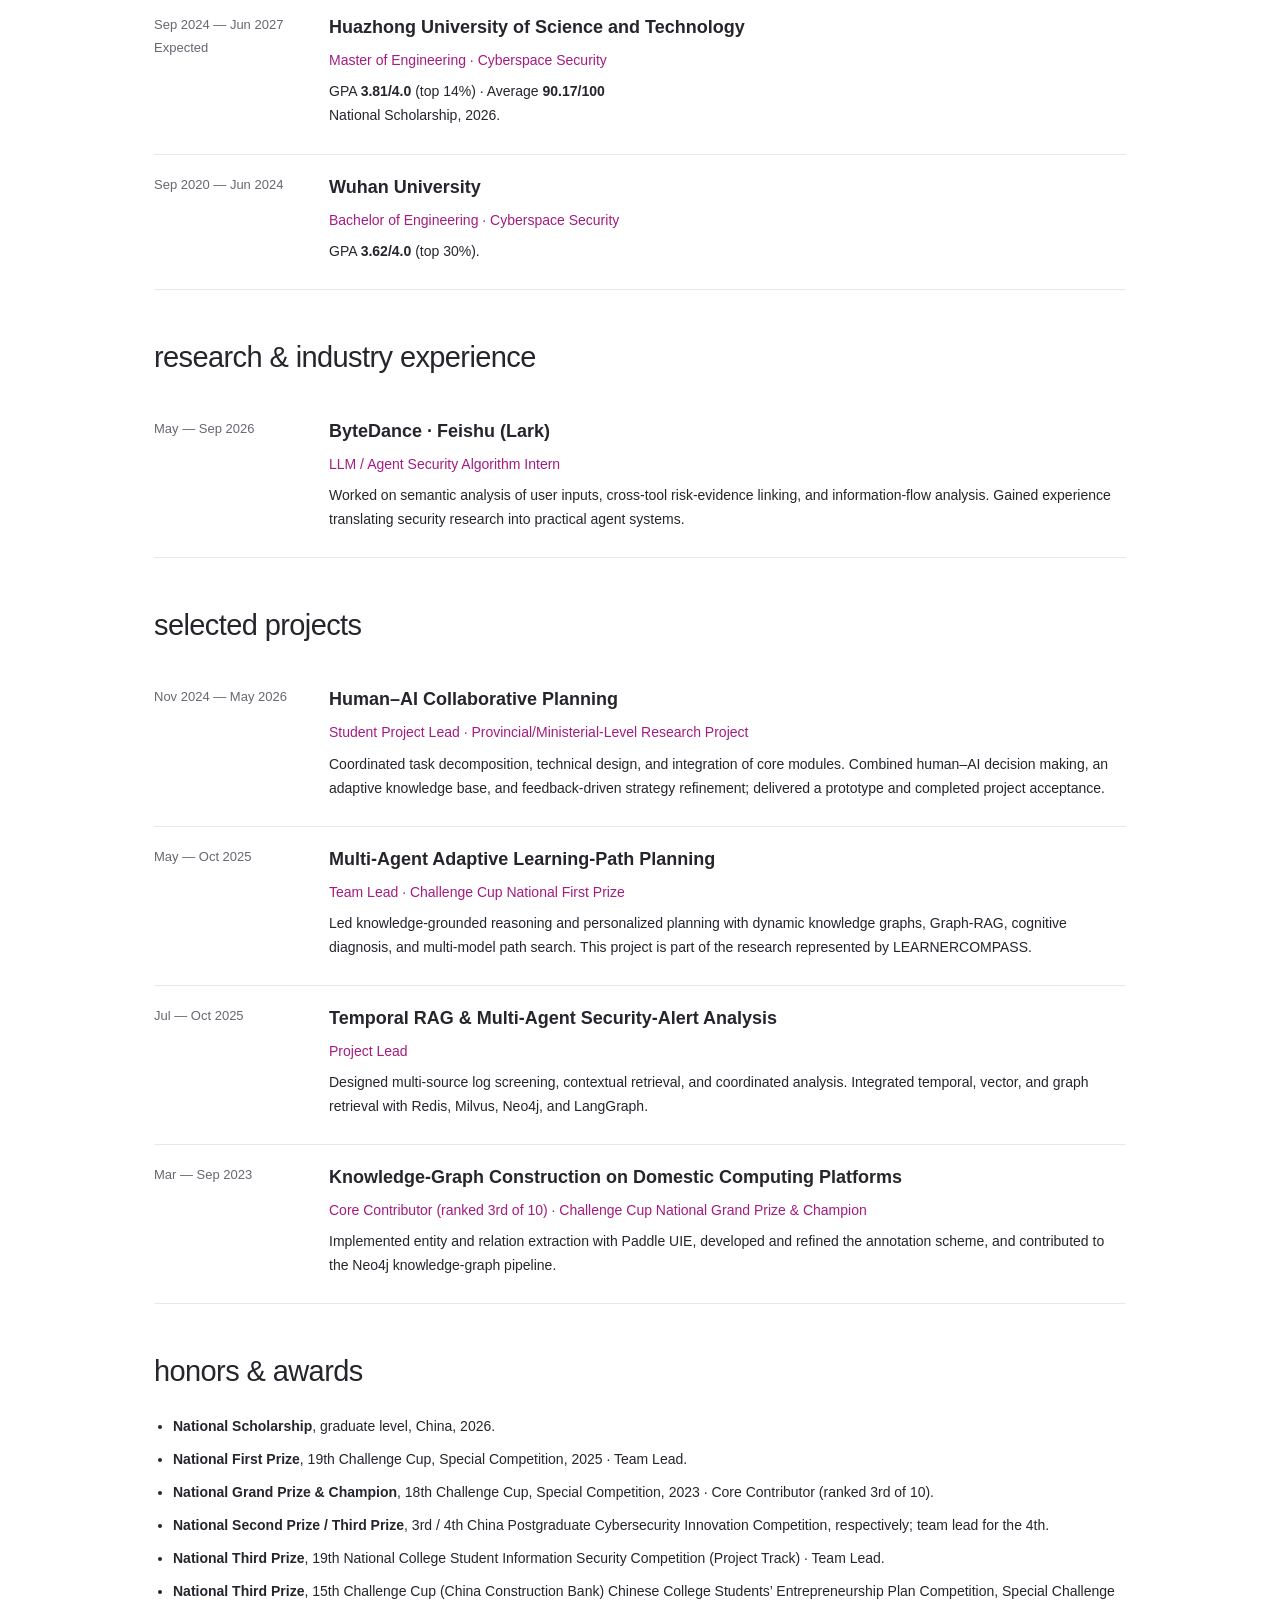
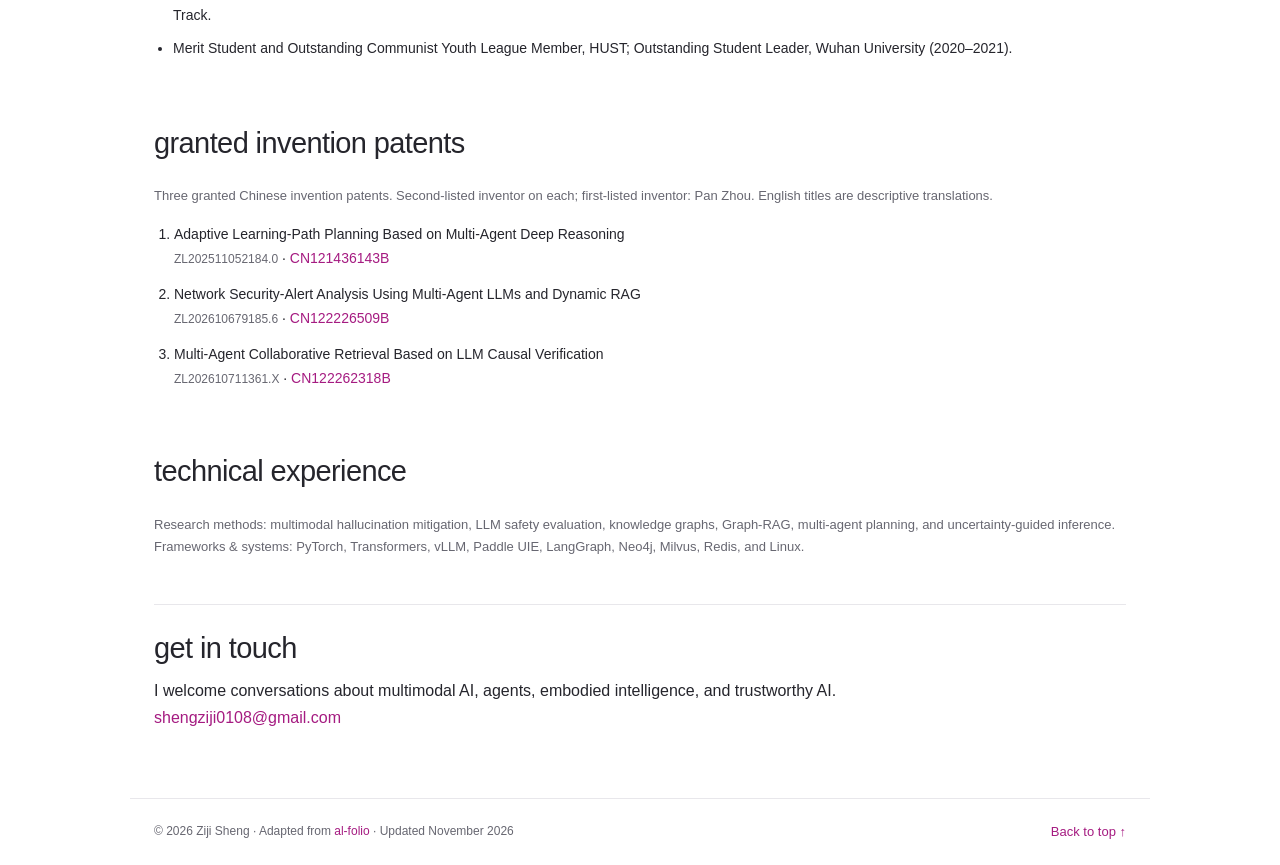
==== commit c559fd4d: "Remove Fall 2028 from English PhD availability" ====
--- a/index.html
+++ b/index.html
@@ -1,5 +1,5 @@
 <!DOCTYPE html>
-<html lang="en"><head><meta charset="utf-8"><meta name="viewport" content="width=device-width,initial-scale=1"><meta name="description" content="Ziji Sheng — multimodal AI, multi-agent systems, trustworthy AI, and embodied intelligence. HUST master’s student seeking PhD opportunities for Fall 2027, Spring 2028, or Fall 2028."><meta name="theme-color" content="#a51b81"><title>Ziji Sheng | Academic Website</title><link rel="icon" href="favicon.svg" type="image/svg+xml"><link rel="stylesheet" href="site.css"></head><body class="en"><header><nav aria-label="Main navigation"><a class="brand" href="#about"><strong>Ziji</strong> Sheng</a><div class="nav-links"><a href="#about">about</a><a href="#publications">publications</a><a href="#experience">experience</a><a href="#honors">honors</a><a class="language" href="zh.html" lang="zh">中文</a><button class="theme" type="button" aria-label="Toggle dark theme" aria-pressed="false">◐</button></div></nav></header><main><section class="hero" id="about"><div><div class="eyebrow">Multimodal AI · Agents · Embodied Intelligence</div><h1><strong>Ziji</strong> Sheng</h1><div class="subtitle">Master’s student · Huazhong University of Science and Technology</div><p>I am a master’s student at Huazhong University of Science and Technology (HUST), expecting to graduate in June 2027. I received my Bachelor of Engineering from Wuhan University in 2024. I am advised by <a href="https://scholar.google.com/citations?user=cTpFPJgAAAAJ&amp;hl=en&amp;oi=ao">Prof. Pan Zhou</a>, with additional research guidance from <a href="https://scholar.google.com/citations?user=lUw7tVIAAAAJ&amp;hl=en&amp;oi=ao">Prof. Daizong Liu</a>.</p><p>My research centers on the <strong>safety, trustworthiness, and applications of multimodal large language models and multi-agent systems</strong>. My work spans LLM privacy, evidence-grounded collaborative reasoning and planning, and multimodal hallucination mitigation. I am interested in making model judgments and actions both reliable and understandable.</p><p>I enjoy interdisciplinary research and connecting academic ideas with practical applications. I am particularly interested in multimodal models, embodied intelligence, and world models, and am currently exploring uncertainty-aware learning for vision–language–action (VLA) models.</p><div class="actions"><a class="button primary" href="Ziji_Sheng_CV_English.pdf?v=20261109" download="Ziji_Sheng_CV_English.pdf">Download CV</a><a href="mailto:shengziji0108@gmail.com"><span class="button">Email</span></a><a href="https://github.com/sziji"><span class="button">GitHub</span></a></div><div class="availability">Seeking <strong>PhD opportunities for Fall 2027, Spring 2028, or Fall 2028</strong> in multimodal AI, agents, and embodied intelligence.</div></div><figure class="portrait"><img src="portrait.png" alt="Portrait of Ziji Sheng" width="240" height="330"><figcaption>Wuhan, China</figcaption></figure></section><div class="facts"><div class="fact"><b>3</b>first / co-first-authored conference papers</div><div class="fact"><b>2026</b>National Scholarship</div><div class="fact"><b>3</b>granted patents · second-listed inventor</div></div><section class="section" id="research"><h2>research interests</h2><div class="research-grid"><article><span class="number">01</span><h3>Multimodal understanding & generation</h3><p>Visual grounding, uncertainty quantification, and selective correction for hallucination mitigation, with growing interests in trustworthy generation and embodied AI.</p></article><article><span class="number">02</span><h3>Evidence-grounded agents</h3><p>Knowledge graphs, retrieval, and multi-agent collaboration for structured reasoning, adaptive planning, and task execution.</p></article><article><span class="number">03</span><h3>Safety, trust & interpretability</h3><p>Privacy risks in model merging and persistent prompt injection, alongside a broader interest in understanding model behavior and building trustworthy AI.</p></article></div></section><section class="section" id="publications"><h2>publications</h2><p class="papers-note">First / co-first-authored papers. * denotes equal contribution.</p><article class="paper"><div class="venue"><strong>NeurIPS 2026</strong><span>Accepted · Main Track</span></div><div><h3>Object Hallucination Mitigation in Large Vision-Language Models via Self-Vision Dual Masking and Uncertainty-Triggered Assembly</h3><p class="authors"><strong>Ziji Sheng*</strong>, Guiyao Tie*, Weidong Wang*, Jiawen Shi*, Junhao Dong, Xiaoye Qu, Shanshan Ye, Daizong Liu, Dengpan Ye, Pan Zhou, Jing Zhang</p><p><strong>SIGMA</strong> is a training-free framework that mitigates object hallucinations using the model’s own vision encoder. Supporting and complementary masks distinguish useful visual evidence from potentially misleading context; uncertainty-triggered assembly activates correction as needed, without an external vision expert.</p><div class="tags">Multimodal LLMs · Visual grounding · Uncertainty</div><div class="paper-links"></div></div></article><article class="paper"><div class="venue"><strong>ACL 2026</strong><span>Main Conference · Long Paper</span></div><div><h3>LEARNERCOMPASS: Intelligent Tutoring System with Dynamic Cognitive Diagnosis and Multi-Model Path Planning</h3><p class="authors"><strong>Ziji Sheng*</strong>, Guiyao Tie*, Weidong Wang, Pan Zhou, Daizong Liu</p><p>Combines dynamic knowledge graphs, Graph-RAG, multi-agent cognitive diagnosis, and multi-model path search to ground collaborative reasoning and adaptive planning in structured evidence. Personalized education provides an application setting for studying reliable reasoning and planning.</p><div class="tags">Multi-agent systems · Graph-RAG · Adaptive planning</div><div class="paper-links"><a href="https://aclanthology.org/2026.acl-long.408/">Paper</a><a href="https://aclanthology.org/2026.acl-long.408.pdf">PDF</a></div><details><summary>BibTeX</summary><pre style="white-space:pre-wrap;overflow-wrap:anywhere">@inproceedings{sheng2026learnercompass,
+<html lang="en"><head><meta charset="utf-8"><meta name="viewport" content="width=device-width,initial-scale=1"><meta name="description" content="Ziji Sheng — multimodal AI, multi-agent systems, trustworthy AI, and embodied intelligence. HUST master’s student seeking PhD opportunities for Fall 2027 or Spring 2028."><meta name="theme-color" content="#a51b81"><title>Ziji Sheng | Academic Website</title><link rel="icon" href="favicon.svg" type="image/svg+xml"><link rel="stylesheet" href="site.css"></head><body class="en"><header><nav aria-label="Main navigation"><a class="brand" href="#about"><strong>Ziji</strong> Sheng</a><div class="nav-links"><a href="#about">about</a><a href="#publications">publications</a><a href="#experience">experience</a><a href="#honors">honors</a><a class="language" href="zh.html" lang="zh">中文</a><button class="theme" type="button" aria-label="Toggle dark theme" aria-pressed="false">◐</button></div></nav></header><main><section class="hero" id="about"><div><div class="eyebrow">Multimodal AI · Agents · Embodied Intelligence</div><h1><strong>Ziji</strong> Sheng</h1><div class="subtitle">Master’s student · Huazhong University of Science and Technology</div><p>I am a master’s student at Huazhong University of Science and Technology (HUST), expecting to graduate in June 2027. I received my Bachelor of Engineering from Wuhan University in 2024. I am advised by <a href="https://scholar.google.com/citations?user=cTpFPJgAAAAJ&amp;hl=en&amp;oi=ao">Prof. Pan Zhou</a>, with additional research guidance from <a href="https://scholar.google.com/citations?user=lUw7tVIAAAAJ&amp;hl=en&amp;oi=ao">Prof. Daizong Liu</a>.</p><p>My research centers on the <strong>safety, trustworthiness, and applications of multimodal large language models and multi-agent systems</strong>. My work spans LLM privacy, evidence-grounded collaborative reasoning and planning, and multimodal hallucination mitigation. I am interested in making model judgments and actions both reliable and understandable.</p><p>I enjoy interdisciplinary research and connecting academic ideas with practical applications. I am particularly interested in multimodal models, embodied intelligence, and world models, and am currently exploring uncertainty-aware learning for vision–language–action (VLA) models.</p><div class="actions"><a class="button primary" href="Ziji_Sheng_CV_English.pdf?v=20261109" download="Ziji_Sheng_CV_English.pdf">Download CV</a><a href="mailto:shengziji0108@gmail.com"><span class="button">Email</span></a><a href="https://github.com/sziji"><span class="button">GitHub</span></a></div><div class="availability">Seeking <strong>PhD opportunities for Fall 2027 or Spring 2028</strong> in multimodal AI, agents, and embodied intelligence.</div></div><figure class="portrait"><img src="portrait.png" alt="Portrait of Ziji Sheng" width="240" height="330"><figcaption>Wuhan, China</figcaption></figure></section><div class="facts"><div class="fact"><b>3</b>first / co-first-authored conference papers</div><div class="fact"><b>2026</b>National Scholarship</div><div class="fact"><b>3</b>granted patents · second-listed inventor</div></div><section class="section" id="research"><h2>research interests</h2><div class="research-grid"><article><span class="number">01</span><h3>Multimodal understanding & generation</h3><p>Visual grounding, uncertainty quantification, and selective correction for hallucination mitigation, with growing interests in trustworthy generation and embodied AI.</p></article><article><span class="number">02</span><h3>Evidence-grounded agents</h3><p>Knowledge graphs, retrieval, and multi-agent collaboration for structured reasoning, adaptive planning, and task execution.</p></article><article><span class="number">03</span><h3>Safety, trust & interpretability</h3><p>Privacy risks in model merging and persistent prompt injection, alongside a broader interest in understanding model behavior and building trustworthy AI.</p></article></div></section><section class="section" id="publications"><h2>publications</h2><p class="papers-note">First / co-first-authored papers. * denotes equal contribution.</p><article class="paper"><div class="venue"><strong>NeurIPS 2026</strong><span>Accepted · Main Track</span></div><div><h3>Object Hallucination Mitigation in Large Vision-Language Models via Self-Vision Dual Masking and Uncertainty-Triggered Assembly</h3><p class="authors"><strong>Ziji Sheng*</strong>, Guiyao Tie*, Weidong Wang*, Jiawen Shi*, Junhao Dong, Xiaoye Qu, Shanshan Ye, Daizong Liu, Dengpan Ye, Pan Zhou, Jing Zhang</p><p><strong>SIGMA</strong> is a training-free framework that mitigates object hallucinations using the model’s own vision encoder. Supporting and complementary masks distinguish useful visual evidence from potentially misleading context; uncertainty-triggered assembly activates correction as needed, without an external vision expert.</p><div class="tags">Multimodal LLMs · Visual grounding · Uncertainty</div><div class="paper-links"></div></div></article><article class="paper"><div class="venue"><strong>ACL 2026</strong><span>Main Conference · Long Paper</span></div><div><h3>LEARNERCOMPASS: Intelligent Tutoring System with Dynamic Cognitive Diagnosis and Multi-Model Path Planning</h3><p class="authors"><strong>Ziji Sheng*</strong>, Guiyao Tie*, Weidong Wang, Pan Zhou, Daizong Liu</p><p>Combines dynamic knowledge graphs, Graph-RAG, multi-agent cognitive diagnosis, and multi-model path search to ground collaborative reasoning and adaptive planning in structured evidence. Personalized education provides an application setting for studying reliable reasoning and planning.</p><div class="tags">Multi-agent systems · Graph-RAG · Adaptive planning</div><div class="paper-links"><a href="https://aclanthology.org/2026.acl-long.408/">Paper</a><a href="https://aclanthology.org/2026.acl-long.408.pdf">PDF</a></div><details><summary>BibTeX</summary><pre style="white-space:pre-wrap;overflow-wrap:anywhere">@inproceedings{sheng2026learnercompass,
   title={LEARNERCOMPASS: Intelligent Tutoring System with Dynamic Cognitive Diagnosis and Multi-Model Path Planning},
   author={Sheng, Ziji and Tie, Guiyao and Wang, Weidong and Zhou, Pan and Liu, Daizong},
   booktitle={Proceedings of the 64th Annual Meeting of the Association for Computational Linguistics (Volume 1: Long Papers)},
